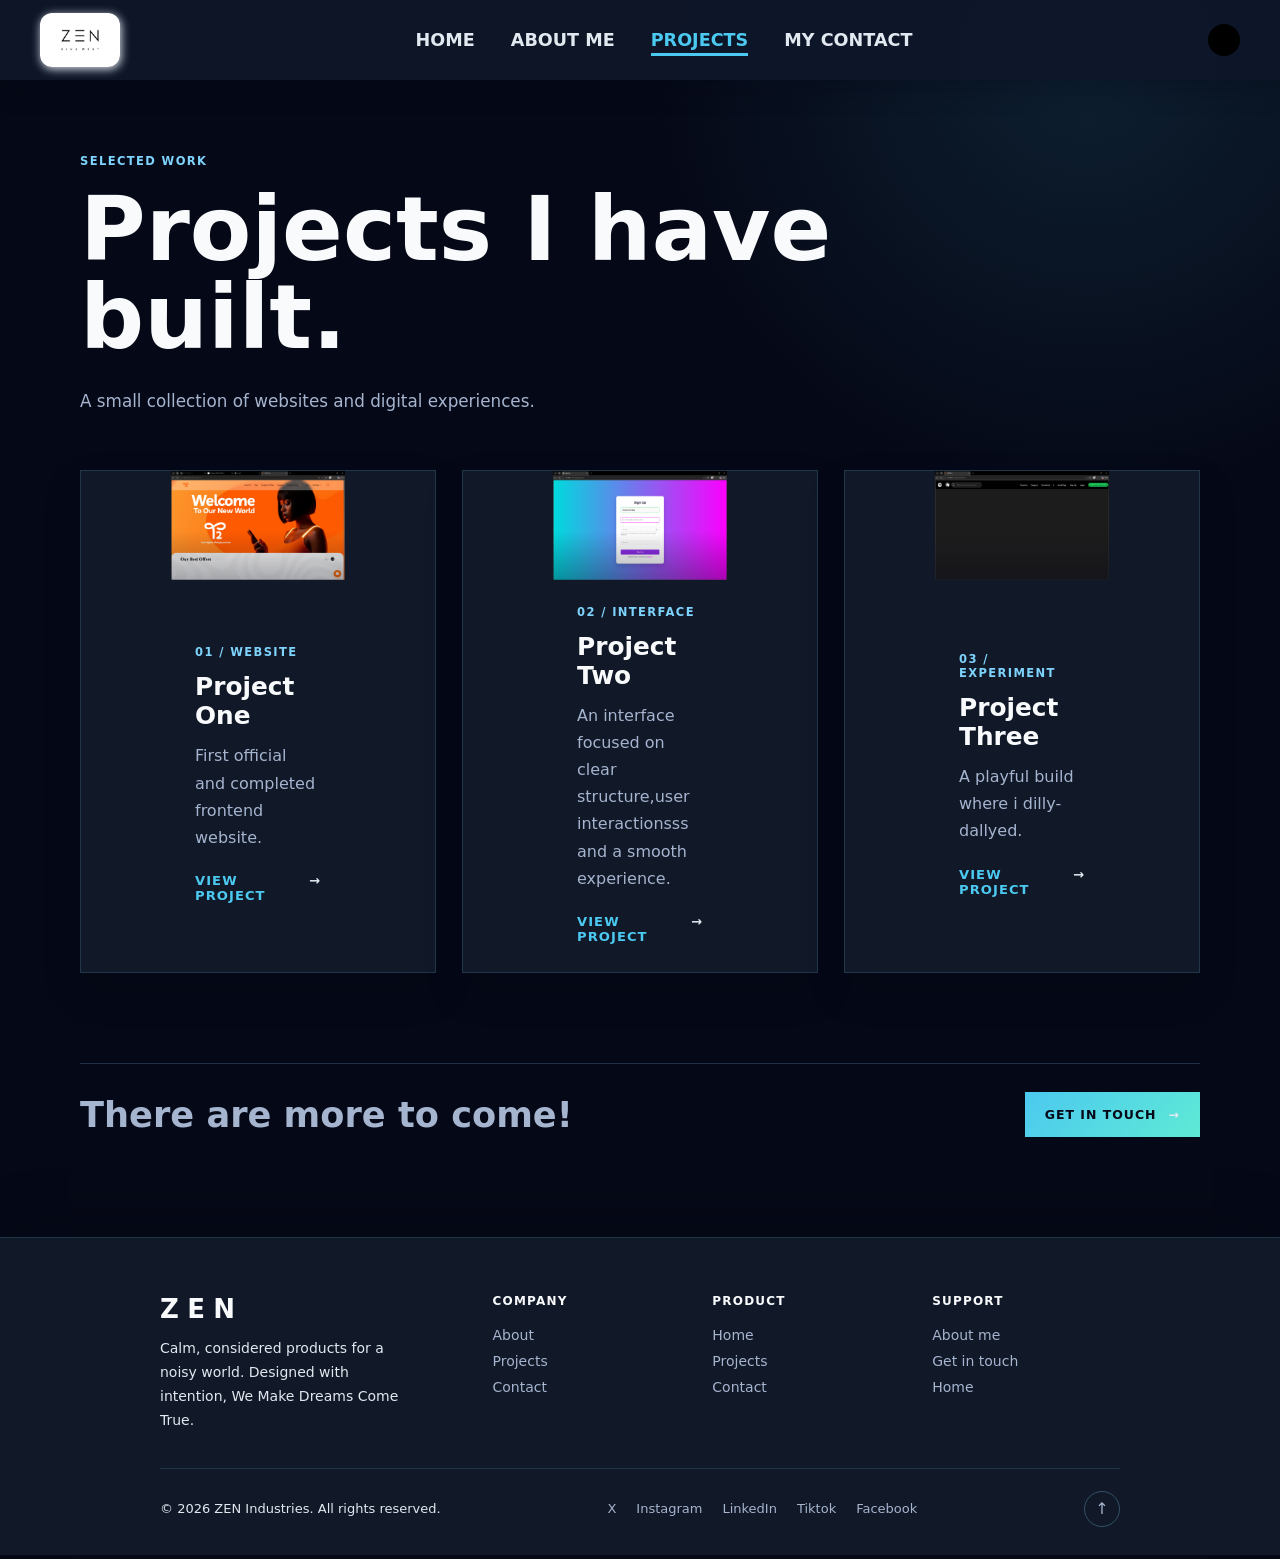
==== proj.html @ 479bd7b4 "first commit" ====
<!DOCTYPE html>
<html lang="en">
<head>
    <meta charset="UTF-8">
    <meta name="viewport" content="width=device-width, initial-scale=1.0">
    <title>Projects | ZEN Portfolio</title>
    <link rel="stylesheet" href="style.css">
    <link rel="icon" href="imgss/b4aebb2824b0eca03cbe8c6902d5b0b7.jpg" type="image/x-icon" style="border-radius: 50%;">
</head>
<body id="top">
    <nav>
        <div class="fnav">
            <a href="index.html"><img src="imgss/b4aebb2824b0eca03cbe8c6902d5b0b7.jpg" alt="ZEN home" width="80"></a>
        </div>
        <div class="snav">
            <div class="down">
                <div class="navs"><a href="index.html">HOME</a></div>
                <div class="navs"><a href="ab.html">ABOUT ME</a></div>
                <div class="navs"><a href="proj.html">PROJECTS</a></div>
                <div class="navs"><a href="cont.html">MY CONTACT</a></div>
            </div>
        </div>
        <div class="tnav">
            <div class="moon" role="button" tabindex="0" aria-label="Switch to light mode" aria-pressed="false"></div>
        </div>
        <button class="menu-toggle" type="button" aria-label="Open navigation" aria-expanded="false">
            <svg viewBox="0 0 24 24" aria-hidden="true" focusable="false">
                <path d="M3 6h18M3 12h18M3 18h18" />
            </svg>
        </button>
    </nav>
    <main class="projects-page">
        <section class="projects-hero">
            <p class="eyebrow">Selected work</p>
            <h1>Projects I have built.</h1>
            <p class="projects-intro">A small collection of websites and digital experiences.</p>
        </section>

        <section class="projects-grid" aria-label="Project list">
            <article class="project-card">
                <div class="project-image">
                    <img src="imgss/T2Mobile and 3 more pages - Profile 1 - Microsoft​ Edge 9_22_2026 4_17_48 PM.png" alt="Screenshot of the first project" loading="lazy">
                </div>
                <div class="project-content">
                    <p class="project-number">01 / Website</p>
                    <h2>Project One</h2>
                    <p>First official and completed frontend website.</p>
                    <a class="project-link" href="imgss/T2Mobile and 3 more pages - Profile 1 - Microsoft​ Edge 9_22_2026 4_17_48 PM.png" target="_blank" rel="noopener">View project <span aria-hidden="true">&#8594;</span></a>
                </div>
            </article>

            <article class="project-card">
                <div class="project-image">
                    <img src="imgss/Sign Up - Profile 1 - Microsoft​ Edge 9_22_2026 4_24_46 PM.png" alt="Screenshot of the second project" loading="lazy">
                </div>
                <div class="project-content">
                    <p class="project-number">02 / Interface</p>
                    <h2>Project Two</h2>
                    <p>An interface focused on clear structure,user interactionsss and a smooth experience.</p>
                    <a class="project-link" href="imgss/Sign Up - Profile 1 - Microsoft​ Edge 9_22_2026 4_24_46 PM.png" target="_blank" rel="noopener">View project <span aria-hidden="true">&#8594;</span></a>
                </div>
            </article>

            <article class="project-card">
                <div class="project-image">
                    <img src="imgss/SPOTIFY - Profile 1 - Microsoft​ Edge 9_22_2026 4_19_57 PM.png" alt="Screenshot of the third project" loading="lazy">
                </div>
                <div class="project-content">
                    <p class="project-number">03 / Experiment</p>
                    <h2>Project Three</h2>
                    <p>A playful build where i dilly-dallyed.</p>
                    <a class="project-link" href="imgss/SPOTIFY - Profile 1 - Microsoft​ Edge 9_22_2026 4_19_57 PM.png" target="_blank" rel="noopener">View project <span aria-hidden="true">&#8594;</span></a>
                </div>
            </article>
        </section>

        <section class="projects-footer" aria-label="More projects and contact">
            <p>There are more to come!</p>
            <a class="contact-project-link" href="cont.html">Get in touch <span aria-hidden="true">&#8594;</span></a>
        </section>
    </main>
    <footer class="zen-footer">
    <div class="zen-inner">

      <div class="zen-top">
        <div>
          <div class="zen-logo">ZEN</div>
          <p class="zen-tag">Calm, considered products for a noisy world. Designed with intention, We Make Dreams Come True.</p>
        </div>
        <div class="zen-col">
          <h4>Company</h4>
          <a href="ab.html">About</a>
          <a href="proj.html">Projects</a>
          <a href="cont.html">Contact</a>
        </div>
        <div class="zen-col">
          <h4>Product</h4>
          <a href="index.html">Home</a>
          <a href="proj.html">Projects</a>
          <a href="cont.html">Contact</a>
        </div>
        <div class="zen-col">
          <h4>Support</h4>
          <a href="ab.html">About me</a>
          <a href="cont.html">Get in touch</a>
          <a href="index.html">Home</a>
        </div>
      </div>

      <div class="zen-bottom">
        <span>&copy; 2026 ZEN Industries. All rights reserved.</span>
        <div class="zen-social">
          <a href="#">X</a>
          <a href="#">Instagram</a>
          <a href="#">LinkedIn</a>
          <a href="#">Tiktok</a>
          <a href="#">Facebook</a>
        </div>
        <a href="#top" class="zen-top-btn" title="Back to top">&uarr;</a>
      </div>

    </div>
  </footer>
  <hr>
    <script src="ZEN.js"></script>
</body>
</html>
---- style.css ----
:root {
    --bg-deep: #050816;
    --bg-mid: #0f172a;
    --bg-panel: #111827;
    --bg-soft: #1d3557;
    --accent-1: #4cc9f0;
    --accent-2: #7dd3fc;
    --accent-3: #5eead4;
    --text-main: #e2e8f0;
    --text-soft: #a5b4cf;
    --white: #f8fafc;
}

body.light-mode {
    --bg-deep: #0f172a;
    --bg-mid: #1d3557;
    --bg-panel: #ffffff;
    --bg-soft: #b8d2d8;
    --text-main: #050816;
    --text-soft: #050816;
    --white: #050816;
}

body.light-mode .hero video {
    opacity: 0.28;
}

body.light-mode .hero {
    background: var(--bg-deep);
}

*{
    box-sizing: border-box;
    padding: 0;
    margin: 0;
    font-family:'Inter', system-ui, -apple-system, BlinkMacSystemFont, 'Segoe UI', Roboto, Oxygen, Ubuntu, Cantarell, 'Open Sans', 'Helvetica Neue', sans-serif;
    user-select: none;
    color: var(--text-main);
}
body{
    overflow-x: hidden;
    background: var(--bg-deep);
}

main {
    animation: eased 0.9s ease-out;
}

.about-body {
    animation: none;
}

@keyframes eased {
    from {
        opacity: 0;
        transform: translateY(-20px);
    }
    to {
        opacity: 1;
        transform: translateY(0);
    }
}
html{
    scroll-behavior: smooth;
    -webkit-font-smoothing: antialiased;
    -moz-osx-font-smoothing: grayscale;
    text-rendering: optimizeLegibility;
    scrollbar-width: thin;
    scrollbar-color: var(--accent-1) var(--bg-mid);
}

::-webkit-scrollbar{
    width: 8px;
}

::-webkit-scrollbar-track{
    background: var(--bg-mid);
}

::-webkit-scrollbar-thumb{
    background: linear-gradient(var(--accent-1), var(--accent-3));
    border: 2px solid var(--bg-mid);
    border-radius: 999px;
}

::-webkit-scrollbar-thumb:hover{
    background: linear-gradient(var(--accent-2), var(--accent-1));
}
nav{
    position: fixed;
    top: 0;
    z-index: 1000;
    width: 100%;
    height: 80px;
    border: none;
    display: flex;
    align-items: center;
    justify-content: center;
    background: rgba(15, 23, 42, 0.92);
    box-shadow: 0 8px 24px rgba(4, 10, 22, 0.28);
    overflow-x: hidden;
    padding: 10px 40px;
}
.fnav{
    left: 40px;
    padding: 0;
    cursor: pointer;
}
.fnav img{
    cursor: pointer;
    border-radius: 12px;
    display: block;
    cursor: pointer;
    box-shadow: 1px 2px 10px ;
    transition: box-shadow 0.25s ease, transform 0.25s ease;
}
.fnav img:hover{
    box-shadow: 0 10px 24px rgba(76, 201, 240, 0.28);
    transform: translateY(-2px);
}
.snav{
    position: relative;
    width: 100%;
}
.down{
    position: static;
    display: flex;
    align-items: center;
    justify-content: center;
    gap: 8px;
    margin: 0;
}
.navs a{
    position: relative;
    text-decoration: none;
    color: var(--text-main);
    font-size: 1.1rem;
    font-weight: 700;
    transition: color 0.2s ease-in;
}
.navs a::after{
    background: var(--accent-1);
    content: "";
    height: 3px;
    left: 0;
    position: absolute;
    bottom: -6px;
    transform: scaleX(0);
    transform-origin: left center;
    transition: transform 0.35s ease-out;
    width: 100%;
}

.navs{
    cursor: pointer;
    padding: 10px 14px;
    border-radius: 6px;
    transition: background-color 0.25s ease, box-shadow 0.25s ease, transform 0.25s ease;
}
.navs:hover{
    background-color: rgba(76, 201, 240, 0.2);
    box-shadow: 0 8px 18px rgba(4, 10, 22, 0.2);
    transform: translateY(-2px);
}
.navs:hover a{
    color: var(--white);
}
.navs:hover a::after{
    transform: scaleX(1);
}
.navs a.is-current{
    color: var(--accent-1);
}
.navs a.is-current::after{
    transform: scaleX(1);
}
.moon{
    cursor: pointer;
    background: black;
    width: 32px;
    height: 32px;
    border-radius: 50%;
    overflow: hidden;
    position: relative;
}
.moon::before{
    content: "";
    background-color: #ffff;
    position: absolute;
    display: block;
    height: 100%;
    width: 100%;
    border-radius: 50%;
    left: -22px;
    opacity: 0;
    top: 0;
    transform: scale(0.75);
    transition: opacity 0.25s ease, transform 0.55s ease;
   
}
.moon:hover::before{
    opacity: 1;
    transform: translateX(14px) scale(1);
}

.menu-toggle {
    display: none;
    align-items: center;
    justify-content: center;
    width: 40px;
    height: 40px;
    padding: 8px;
    border: 1px solid rgba(125, 211, 252, 0.35);
    border-radius: 6px;
    background: rgba(15, 23, 42, 0.75);
    color: var(--white);
    cursor: pointer;
}

.menu-toggle svg {
    width: 24px;
    height: 24px;
    fill: none;
    stroke: currentColor;
    stroke-linecap: round;
    stroke-width: 2;
}

@media (max-width: 1024px) {
    .snav {
        max-height: 0;
        opacity: 0;
        overflow: hidden;
        pointer-events: none;
        transform: translateY(-14px);
        transition: max-height 0.4s ease, opacity 0.3s ease, transform 0.4s ease;
    }

    .menu-toggle {
        display: inline-flex;
        position: absolute;
        right: 20px;
    }

    .tnav + .menu-toggle {
        right: 52px;
    }

    nav.nav-open .snav {
        position: absolute;
        top: 100%;
        left: 0;
        max-height: 320px;
        width: 100%;
        padding: 12px 20px;
        opacity: 1;
        pointer-events: auto;
        transform: translateY(0);
        border: 1px solid rgba(125, 211, 252, 0.35);
        border-top: 0;
        border-radius: 0 0 14px 14px;
        background: radial-gradient(circle at 50% 0%, rgba(76, 201, 240, 0.18), transparent 22rem), rgba(15, 23, 42, 0.72);
        box-shadow: 0 12px 24px rgba(4, 10, 22, 0.28);
        backdrop-filter: blur(12px);
    }

    nav.nav-open .down {
        flex-direction: column;
        gap: 4px;
    }

    nav.nav-open .navs {
        width: 100%;
        text-align: center;
    }
}

@media (max-width: 760px) {
    nav {
        height: 54px;
        padding: 6px;
    }

    .fnav {
        left: 6px;
        position: absolute;
    }

    .fnav img {
        width: 42px;
    }

    .snav {
        padding: 0 42px;
    }

    .down {
        gap: 0;
        justify-content: center;
    }

    .navs {
        padding: 8px 4px;
    }

    .navs a {
        font-size: 0.62rem;
        white-space: nowrap;
    }

    .tnav {
        position: absolute;
        right: 6px;
    }

    .moon {
        height: 28px;
        width: 28px;
    }
}

.hero {
    height: 100vh;
    min-height: 620px;
  overflow: hidden;
  display: flex;
  align-items: center;
  justify-content: center;
    background: transparent;
    position: sticky;
    top: 0;
    z-index: 0;
}


.hero video {
  position: absolute;
  width: 100%;
  height: 100%;
  object-fit: cover;     
  filter: brightness(0.45) contrast(1.1);
}

.overlay {
  position: relative;     
  z-index: 1;
  text-align: center;
    background: transparent;
  color: var(--white);
  text-shadow: 0 0 20px rgba(76, 201, 240, 0.3);
  max-width: 880px;
  padding: 0 20px;
}

.hero-badge {
    display: inline-flex;
    align-items: center;
    justify-content: center;
    background: rgba(76, 201, 240, 0.12);
    border: 1px solid rgba(125, 211, 252, 0.4);
    border-radius: 999px;
    color: var(--white);
    font-size: 0.72rem;
    font-weight: 700;
    letter-spacing: 0.3em;
    padding: 10px 18px;
    text-transform: uppercase;
    margin-bottom: 24px;
}

.overlay h1 {
  font-size: 10rem;
  font-weight: 800;
  letter-spacing: 0.1em;
  margin: 0;
    background: transparent;
  color: var(--white);
}

.hero-role {
    font-size: 1.35rem !important;
    letter-spacing: 0.12em;
    margin-top: 12px !important;
    text-transform: uppercase;
    color: var(--accent-2) !important;
    font-weight: 700;
}

.hero-tagline {
  font-size: 1.25em;
  margin-top: 20px;
    background: transparent;
  color: var(--text-main);
  max-width: 700px;
  margin-left: auto;
  margin-right: auto;
}

.hero-tech {
    display: flex;
    justify-content: center;
    flex-wrap: wrap;
    gap: 12px;
    margin-top: 28px;
    animation: techFloat 5s ease-in-out infinite alternate;
}

.hero-tech span {
    background: rgba(15, 23, 42, 0.52);
    border: 1px solid rgba(125, 211, 252, 0.22);
    border-radius: 999px;
    color: var(--white);
    font-size: 0.72rem;
    font-weight: 700;
    letter-spacing: 0.08em;
    padding: 10px 14px;
    text-transform: uppercase;
    backdrop-filter: blur(8px);
    box-shadow: 0 10px 22px rgba(4, 10, 22, 0.2);
    transition: transform 0.25s ease, border-color 0.25s ease;
}

.hero-tech span:hover {
    transform: translateY(-4px) scale(1.02);
    border-color: rgba(125, 211, 252, 0.5);
}

.hero-actions {
    display: flex;
    justify-content: center;
    gap: 18px;
    margin-top: 34px;
    flex-wrap: wrap;
}

.hero-actions a {
    display: inline-flex;
    align-items: center;
    justify-content: center;
    min-width: 170px;
    padding: 14px 24px;
    border-radius: 999px;
    text-decoration: none;
    font-weight: 700;
    letter-spacing: 0.05em;
    text-transform: uppercase;
    transition: transform 0.25s ease, box-shadow 0.25s ease, background 0.25s ease;
}

.primary-btn {
    background: linear-gradient(135deg, var(--accent-1), var(--accent-3));
    color: var(--bg-deep);
    box-shadow: 0 18px 35px rgba(76, 201, 240, 0.22);
}

.secondary-btn {
    background: rgba(15, 23, 42, 0.5);
    border: 1px solid rgba(125, 211, 252, 0.35);
    color: var(--white);
}

.hero-actions a:hover {
    transform: translateY(-3px);
}

.highlights {
    background: var(--bg-deep);
    border-radius: 12px 12px 0;
    padding: 90px 6% 30px;
    position: sticky;
    top: 0;
    z-index: 1;
    margin-bottom: 70px;
}

.highlights-inner {
    max-width: 1180px;
    margin: 0 auto;
    background: rgba(15, 23, 42, 0.82);
    border: 1px solid rgba(125, 211, 252, 0.12);
    border-radius: 28px;
    box-shadow: 0 18px 50px rgba(4, 10, 22, 0.28);
    padding: 48px 36px 36px;
}

.highlight-intro {
    text-align: center;
    max-width: 760px;
    margin: 0 auto 36px;
}

.eyebrow {
    display: inline-block;
    color: var(--accent-2);
    font-weight: 700;
    letter-spacing: 0.12em;
    text-transform: uppercase;
    font-size: 0.72rem;
    margin-bottom: 18px;
}

.highlight-intro h2 {
    color: var(--white);
    font-size: clamp(2rem, 3vw, 3.2rem);
    line-height: 1.15;
    margin-bottom: 14px;
}

.highlight-intro p {
    color: var(--text-soft);
    line-height: 1.8;
    font-size: 1.03rem;
}

.stats-grid {
    display: grid;
    grid-template-columns: repeat(3, minmax(0, 1fr));
    gap: 18px;
    margin-bottom: 28px;
}

.stat-box {
    background: rgba(17, 24, 39, 0.9);
    border: 1px solid rgba(125, 211, 252, 0.12);
    border-radius: 18px;
    padding: 26px 18px;
    text-align: center;
}

.number {
    display: block;
    color: var(--white);
    font-size: clamp(2rem, 3vw, 3rem);
    font-weight: 800;
    margin-bottom: 10px;
}

.label {
    color: var(--text-soft);
    font-size: 0.96rem;
    letter-spacing: 0.04em;
    text-transform: uppercase;
}

.services-grid {
    display: grid;
    grid-template-columns: repeat(3, minmax(0, 1fr));
    gap: 18px;
}

.service-box {
    background: linear-gradient(180deg, rgba(17, 24, 39, 0.85), rgba(17, 24, 39, 0.62));
    border: 1px solid rgba(125, 211, 252, 0.12);
    border-radius: 18px;
    padding: 26px 22px;
    transition: transform 0.25s ease, border-color 0.25s ease;
}

.service-box:hover {
    transform: translateY(-6px);
    border-color: rgba(125, 211, 252, 0.35);
}

.service-box h3 {
    color: var(--white);
    font-size: 1.3rem;
    margin-bottom: 10px;
}

.service-box p {
    color: var(--text-soft);
    line-height: 1.7;
}

#me {
    background: var(--bg-mid);
    border-radius: 34px 34px 0 0;
    box-shadow: 0 -24px 55px rgba(5, 8, 22, 0.42);
    margin-top: -90px;
    padding: 100px 6%;
    position: relative;
    z-index: 1;
}

#me .section {
    align-items: center;
    background: rgba(17, 24, 39, 0.92);
    border: 1px solid rgba(125, 211, 252, 0.18);
    border-radius: 18px;
    box-shadow: 0 18px 45px rgba(4, 10, 22, 0.35);
    display: grid;
    gap: 60px;
    grid-template-columns: minmax(0, 1.2fr) minmax(260px, 0.8fr);
    margin: 0 auto;
    max-width: 1100px;
    overflow: visible;
    padding: 60px;
}

#me .writeup,
#me .imgborder,
#me .img {
    background: transparent;
}

#me .writeup {
    animation: aboutTextIn 0.8s ease-out both;
    overflow: visible;
}

#me .writeup h1 {
    background: transparent;
    color: var(--white);
    font-size: clamp(2rem, 4vw, 4rem);
    line-height: 1.08;
    margin-bottom: 24px;
    overflow: visible;
}

#me .writeup p {
    background: transparent;
    color: var(--text-soft);
    font-size: 1.05rem;
    line-height: 1.9;
    max-width: 650px;
}

#me .imgborder {
    animation: aboutImageIn 0.8s 0.15s ease-out both;
    border: 1px solid var(--accent-1);
    border-radius: 50%;
    justify-self: center;
    padding: 12px;
    transform: rotate(3deg);
    transition: box-shadow 0.35s ease, transform 0.35s ease;
    cursor: pointer;
}

#me .imgborder:hover {
    box-shadow: 0 10px 20px rgba(76, 201, 240, 0.22);
    transform: rotate(-9deg) translateY(-8px);
}

#me .img img {
    background: transparent;
    border-radius: 50%;
    display: block;
    max-width: 100%;
    object-fit: cover;
}

@keyframes aboutTextIn {
    from { opacity: 0; transform: translateX(-28px); }
    to { opacity: 1; transform: translateX(0); }
}

@keyframes aboutImageIn {
    from { opacity: 0; transform: translateX(28px) rotate(3deg); }
    to { opacity: 1; transform: translateX(0) rotate(3deg); }
}

@keyframes techFloat {
    0% { transform: translateY(0px); }
    100% { transform: translateY(-8px); }
}

@media (max-width: 760px) {
    #me { padding: 70px 5%; }

    #me .section {
        gap: 42px;
        grid-template-columns: 1fr;
        padding: 35px 24px 45px;
    }

    #me .imgborder { order: -1; }
}

@media (prefers-reduced-motion: reduce) {
    #me .writeup,
    #me .imgborder { animation: none; }
}

#services{
    position: relative;
    z-index: 1;
    background: var(--bg-mid);
    padding: 100px 6%;
    display: grid;
    place-items: center;
}
.stack{
    display: block;
    position: relative;
    width: 580px;
    height: 640px;

}
.card{
    position: absolute;
    top: 0;
    left: 0;
    width: 580px;
    height: 600px;
    border-radius: 22px;
    cursor: pointer;
    padding: 42px;
    display: flex;
    flex-direction: column;
    justify-content: center;
    gap: 18px;
    transition: transform 0.55s cubic-bezier(0.22, 1, 0.36, 1), box-shadow 0.35s ease, border 0.35s ease;
    border: 1px solid rgba(255,255,255,0.18);
    box-shadow: inset 0 1px 0 rgba(255,255,255,0.18);
}
.card h1 {
    font-size: clamp(1.8rem, 2vw, 2.6rem);
    margin: 0;
    color: white;
}
.card p {
    color: rgba(255,255,255,0.8);
    line-height: 1.8;
    max-width: 420px;
    font-size: 1rem;
}
.card-icon {
    width: 64px;
    height: 64px;
    display: grid;
    place-items: center;
    border-radius: 16px;
    background: rgba(255,255,255,0.12);
    box-shadow: inset 0 0 0 1px rgba(255,255,255,0.12);
}
.card-icon svg {
    width: 32px;
    height: 32px;
    fill: white;
}
.c1{
    background: linear-gradient(135deg, #ff6a00, #ff2d95);
    transform: rotate(-6deg);
    z-index: 1;
}
.c2{
     background: linear-gradient(135deg, #00c9ff, #92fe9d);
     transform: rotate(0deg);
     z-index: 2;
}

.c3{
     background: linear-gradient(135deg, #6a00ff, #00c9ff);
     transform: rotate(6deg);
    z-index: 3; 
}
.stack:hover .c1{
    transform: translate(-140px, -30px) rotate(-18deg);
}
.stack:hover .c2{
    transform: translate(0px, -65px) rotate(0deg);

}
.stack:hover .c3{
    transform: translate(140px, -30px) rotate(18deg);

}
.stack:hover .card:hover {
    box-shadow: 0 28px 55px rgba(0, 0, 0, 0.35);
    z-index: 10;
}
.stack:hover .c1:hover {
    transform: translate(-140px, -115px) rotate(-12deg) scale(1.04);
}
.stack:hover .c2:hover {
    transform: translate(0, -145px) rotate(0deg) scale(1.04);
}
.stack:hover .c3:hover {
    transform: translate(140px, -115px) rotate(12deg) scale(1.04);

}
.space{
    padding: 0 0 250px;
}

@media (max-width: 700px) {
    .stack {
        height: 500px;
        width: min(90vw, 380px);
    }

    .card {
        height: 460px;
        width: min(90vw, 380px);
        padding: 28px;
    }

    .stack:hover .c1 { transform: translate(-24px, -20px) rotate(-10deg); }
    .stack:hover .c2 { transform: translate(0, -38px) rotate(0deg); }
    .stack:hover .c3 { transform: translate(24px, -20px) rotate(10deg); }
    .stack:hover .c1:hover { transform: translate(-24px, -90px) rotate(-7deg) scale(1.03); }
    .stack:hover .c2:hover { transform: translate(0, -110px) rotate(0deg) scale(1.03); }
    .stack:hover .c3:hover { transform: translate(24px, -90px) rotate(7deg) scale(1.03); }
}
hr{
    background: transparent;
    border: 0;
    height: 4px;
    margin: 0;
    position: relative;
    width: 100%;
    z-index: -1;
}
#work{
    background: var(--bg-mid);
    border-top: 1px solid rgba(125, 211, 252, 0.12);
    min-height: 320px;
    padding: 100px 6%;
    position: relative;
    z-index: 2;
    display: grid;
    grid-template-columns: 1fr;
    gap: 0;
}
.prow{
    border-bottom: 1px solid rgba(125, 211, 252, 0.2);
    color: var(--text-soft);
    display: flex;
    align-items: center;
    justify-content: space-between;
    gap: 40px;
    margin: 0 auto;
    max-width: 1100px;
    padding: 28px 0;
    transition: border-color 0.3s ease, padding 0.3s ease;
    width: 100%;
}
.prow:first-child {
    border-top: 1px solid rgba(125, 211, 252, 0.2);
}
.prow:hover {
    border-color: var(--accent-1);
    padding-left: 12px;
    padding-right: 12px;
}
.prow p,
.prow {
    font-size: clamp(1.2rem, 2vw, 1.7rem);
}
.prow a {
    text-decoration: none;
    align-items: center;
    border: 1px solid var(--accent-1);
    color: var(--white);
    display: inline-flex;
    font-size: 0.78rem;
    font-weight: 700;
    letter-spacing: 0.08em;
    padding: 12px 18px;
    position: relative;
    text-transform: uppercase;
    transition: background-color 0.3s ease, box-shadow 0.3s ease, color 0.3s ease, transform 0.3s ease;
}
.prow a::after {
    color: var(--accent-1);
    content: "→";
    font-size: 1.1rem;
    margin-left: 12px;
    transition: transform 0.3s ease;
}
.prow a:hover {
    background: var(--accent-1);
    box-shadow: 0 10px 24px rgba(76, 201, 240, 0.2);
    color: var(--bg-deep);
    transform: translateY(-3px);
}
.prow a:hover::after {
    color: var(--bg-deep);
    transform: translateX(5px);
}
.wond {
    animation: workButtonBrake 1.15s cubic-bezier(0.22, 1, 0.36, 1) both;
}
.prow:nth-child(2) .wond {
    animation-delay: 0.1s;
}

@keyframes workButtonBrake {
    0% { opacity: 0; transform: translateX(100vw); }
    68% { opacity: 1; transform: translateX(-16px); }
    84% { transform: translateX(7px); }
    100% { opacity: 1; transform: translateX(0); }
}

@media (max-width: 600px) {
    #work {
        padding: 70px 6%;
    }

    .prow {
        align-items: flex-start;
        flex-direction: column;
        gap: 18px;
    }
}

@media (prefers-reduced-motion: reduce) {
    .wond {
        animation: none;
    }
}

.zen-footer {
     background: var(--bg-panel);
     border-top: 1px solid rgba(125, 211, 252, 0.16);
     box-shadow: 0 -18px 45px rgba(4, 10, 22, 0.22);
     color: var(--text-soft);
    padding: 56px 32px 28px;
  }

  .zen-inner {
    max-width: 960px;
    margin: 0 auto;
  }

  .zen-top {
    display: grid;
    grid-template-columns: 1.6fr 1fr 1fr 1fr;
    gap: 32px;
    padding-bottom: 36px;
    border-bottom: 1px solid rgba(125, 211, 252, 0.14);
  }

  .zen-logo {
    font-size: 26px;
    font-weight: 700;
    letter-spacing: .32em;
    color: var(--white);
    margin-bottom: 12px;
    animation: zenGlow 2s ease-in-out infinite alternate;
  }
  @keyframes zenGlow {
    from { text-shadow: 0 0 6px rgba(255,255,255,.12); }
    to   { text-shadow: 0 0 18px rgba(255,255,255,.38); }
  }
  .zen-tag { font-size: 14px; line-height: 24px; max-width: 240px; }

  .zen-col h4 {
    font-size: 12px; font-weight: 600; letter-spacing: .1em;
    text-transform: uppercase;
    color: var(--white);
    margin-bottom: 14px;
  }
  .zen-col a {
    display: block;
    font-size: 14px; line-height: 26px;
    color: var(--text-soft);
    text-decoration: none;
    width: fit-content;
    position: relative;
    transition: color .2s ease;
  }
  .zen-col a::after {
    content: "";
    position: absolute;
    left: 0; bottom: 2px;
    width: 100%; height: 1px;
    background: var(--accent-1);
    transform: scaleX(0);
    transform-origin: right;
    transition: transform .25s ease;
  }
    .zen-col a:hover { color: var(--accent-1); }
  .zen-col a:hover::after { transform: scaleX(1); transform-origin: left; }

  .zen-bottom {
    display: flex;
    justify-content: space-between;
    align-items: center;
    padding-top: 22px;
    font-size: 13px;
    color: var(--text-soft);
  }
  .zen-social { display: flex; gap: 20px; }
  .zen-social a {
    color: var(--text-soft);
    text-decoration: none;
    font-size: 13px;
    transition: color .2s ease, transform .2s ease;
    display: inline-block;
  }
    .zen-social a:hover { color: var(--accent-1); transform: translateY(-2px); }


  .zen-top-btn {
    width: 36px; height: 36px;
    border-radius: 50%;
    border: 1px solid rgba(125, 211, 252, 0.3);
    display: grid; place-items: center;
    color: var(--text-soft);
    text-decoration: none;
    font-size: 16px;
    transition: border-color .2s ease, color .2s ease, transform .2s ease;
  }
    .zen-top-btn:hover { border-color: var(--accent-1); color: var(--accent-1); transform: translateY(-3px); }

  @media (max-width: 720px) {
    .zen-top { grid-template-columns: 1fr 1fr; gap: 28px; }
    .zen-bottom { flex-direction: column; gap: 14px; }
  }
#party{
    margin-top: 100px;
    padding: 50px 5%;
    display: flex;
    align-items: center;
    justify-content: space-between;
}
.detail{
    line-height: 2.5rem;

}
.range{    display: flex;
    align-items: center;
    gap: 5px;
    padding: 0 0 15px;
}
.range p{
    border: 1px solid var(--accent-2);
    padding: 8px;
    border-radius: 20px;
    cursor: pointer;
    position: relative;
    overflow: hidden;
    transition: color 0.3s ease-in, box-shadow 0.5s ease-in-out;
}
.range p::before{
    content: "";
    position: absolute;
    inset: 0;
    background-repeat: no-repeat;
    position: absolute;
    background-color: var(--accent-2);
    transform-origin: left;
    transform: scaleX(0);
    z-index: -1;
    border: none;
    transition: transform 0.3s ease-in;
}
.range p:hover::before{
    transform: scaleX(1);
   
}
.range p:hover{
     color: var(--bg-mid);
     box-shadow: 1px 3px 17px var(--accent-2);
}

.range p::after{
    content: "";
}
.alien{
    height: 1px;
    width: 300px;
    background-color: var(--bg-soft);
}
.cover{
    border: 2px solid var(--bg-soft);
    padding: 5px;
    border-radius: 50%;
    transition: all 0.2s ease-in;
}
.cover img{
    object-fit: cover;
    border-radius: 50%;
}
.cover:hover{
    cursor: pointer;
    box-shadow: 3px 6px 20px var(--bg-soft);
}
article{
    display: grid;
    grid-template-columns: 1fr;
    padding: 0 90px;
}
.artz{
    border:1px solid #7dd3fc66;
    background-color: rgba(76, 201, 240, 0.12);;
    border-radius: 20px;
    padding: 10px 10%;
    width: 500px;
   text-align: center;
   letter-spacing: 0.1em;
}

.about-page {
    background: radial-gradient(circle at 80% 10%, rgba(76, 201, 240, 0.12), transparent 32rem), var(--bg-deep);
    min-height: 100vh;
    padding-top: 110px;
}

.about-hero,
.about-details,
.focus-strip {
    margin: 0 auto;
    max-width: 1120px;
    padding: 80px 6%;
}

.about-hero {
    align-items: center;
    display: grid;
    gap: 70px;
    grid-template-columns: 1.1fr 0.9fr;
    min-height: 620px;
}

.about-copy h1 {
    color: var(--white);
    font-size: clamp(2.8rem, 6vw, 6rem);
    line-height: 0.98;
    margin-bottom: 28px;
}

.about-copy h1 em {
    color: var(--accent-1);
    font-style: normal;
}

.about-lede,
.details-heading p {
    color: var(--text-soft);
    font-size: 1.05rem;
    line-height: 1.8;
    max-width: 580px;
}

.about-pulse {
    align-items: center;
    color: var(--accent-3);
    display: flex;
    font-size: 0.78rem;
    font-weight: 700;
    gap: 10px;
    letter-spacing: 0.08em;
    margin-top: 28px;
    text-transform: uppercase;
}

.about-pulse span {
    background: var(--accent-3);
    border-radius: 50%;
    box-shadow: 0 0 0 6px rgba(94, 234, 212, 0.12);
    height: 9px;
    width: 9px;
}

.portrait-wrap {
    justify-self: center;
    position: relative;
}

.portrait-card {
    background: var(--bg-panel);
    border: 1px solid rgba(125, 211, 252, 0.5);
    padding: 12px;
    position: relative;
    width: min(72vw, 310px);
}

.portrait-card img {
    display: block;
    height: 370px;
    object-fit: cover;
    width: 100%;
}

.portrait-label {
    color: var(--accent-2);
    display: block;
    font-size: 0.7rem;
    letter-spacing: 0.18em;
    padding-top: 12px;
}

.orbit {
    border: 1px solid var(--accent-1);
    border-radius: 999px;
    color: var(--accent-2);
    font-size: 0.65rem;
    letter-spacing: 0.15em;
    padding: 8px 12px;
    position: absolute;
}

.orbit-one { left: -54px; top: 18%; 
cursor: pointer;}
.orbit-two { bottom: 14%; right: -52px;
cursor: pointer; }

.about-details {
    align-items: end;
    display: grid;
    gap: 44px;
    grid-template-columns: 0.8fr 1.2fr;
}

.details-heading h2 {
    color: var(--white);
    font-size: clamp(2rem, 4vw, 3.5rem);
    margin-bottom: 14px;
}

.fact-panel {
    background: rgba(17, 24, 39, 0.76);
    border: 1px solid rgba(125, 211, 252, 0.2);
    padding: 24px;
}

.fact-display { border-bottom: 1px solid rgba(125, 211, 252, 0.14); padding: 24px 0; 
cursor: pointer;}
.fact-display:first-child { padding-top: 0; }
.fact-display:last-child { border-bottom: 0; padding-bottom: 0; }
.fact-kicker { color: var(--accent-2); font-size: 0.75rem; letter-spacing: 0.12em; text-transform: uppercase; }
.fact-display strong { color: var(--white); display: block; font-size: clamp(1.35rem, 3vw, 2rem); margin: 8px 0; }
.fact-display p { color: var(--text-soft); line-height: 1.7; }

.focus-strip {
    align-items: baseline;
    border-top: 1px solid rgba(125, 211, 252, 0.18);
    display: flex;
    flex-wrap: wrap;
    gap: 18px;
    padding-bottom: 100px;
}

.focus-label,
.focus-note { color: var(--text-soft); font-size: 0.8rem; letter-spacing: 0.08em; text-transform: uppercase; }
.focus-word { color: var(--accent-1); font-size: clamp(2rem, 5vw, 4rem); font-weight: 800; }
.cursor { color: var(--accent-3); }

.projects-page {
    background: radial-gradient(circle at 85% 5%, rgba(76, 201, 240, 0.12), transparent 28rem), var(--bg-deep);
    min-height: 100vh;
    padding: 150px 6% 100px;
}

.projects-hero {
    margin: 0 auto 54px;
    max-width: 1120px;
}

.projects-hero h1 {
    color: var(--white);
    font-size: clamp(2.8rem, 7vw, 6.5rem);
    line-height: 0.98;
    max-width: 760px;
    margin-bottom: 24px;
}

.projects-intro {
    color: var(--text-soft);
    font-size: 1.05rem;
    line-height: 1.8;
    max-width: 560px;
}

.projects-grid {
    display: grid;
    gap: 26px;
    grid-template-columns: repeat(3, minmax(0, 1fr));
    margin: 0 auto;
    max-width: 1120px;
}

.project-card {
    background: var(--bg-panel);
    border: 1px solid rgba(125, 211, 252, 0.16);
    min-width: 0;
    animation: projectDrop 0.75s cubic-bezier(0.22, 1, 0.36, 1) both;
    box-shadow: 0 18px 35px rgba(4, 10, 22, 0.2);
    transition: border-color 0.3s ease, box-shadow 0.3s ease, transform 0.3s ease;
}

.project-card:nth-child(2) { animation-delay: 0.18s; }
.project-card:nth-child(3) { animation-delay: 0.36s; }

@keyframes projectDrop {
    from {
        opacity: 0;
        transform: translateY(-90px);
    }
    to {
        opacity: 1;
        transform: translateY(0);
    }
}

.project-card:hover {
    border-color: var(--accent-1);
    box-shadow: 0 26px 48px rgba(4, 10, 22, 0.34);
    transform: translateY(-8px);
}

.project-image {
    aspect-ratio: 16 / 10;
    background: linear-gradient(135deg, rgba(76, 201, 240, 0.18), rgba(94, 234, 212, 0.06));
    overflow: hidden;
    position: relative;
}

.project-image::after {
    background: linear-gradient(180deg, transparent 55%, rgba(5, 8, 22, 0.32));
    content: "";
    inset: 0;
    pointer-events: none;
    position: absolute;
}

.project-image img {
    display: block;
    height: 100%;
    object-fit: cover;
    transition: all 0.4s ease;
    width: 100%;
}

.project-card:hover .project-image img {
    transform: scale(1.04);
    border: none;
}

.project-content {
    padding: 25px 24px 28px;
}

.project-number {
    color: var(--accent-2);
    font-size: 0.72rem;
    font-weight: 700;
    letter-spacing: 0.12em;
    margin-bottom: 13px;
    text-transform: uppercase;
}

.project-content h2 {
    color: var(--white);
    font-size: 1.55rem;
    margin-bottom: 12px;
}

.project-content > p:not(.project-number) {
    color: var(--text-soft);
    line-height: 1.7;
    min-height: 82px;
}

.project-link {
    color: var(--accent-1);
    display: inline-flex;
    font-size: 0.82rem;
    font-weight: 700;
    gap: 10px;
    letter-spacing: 0.08em;
    margin-top: 22px;
    text-decoration: none;
    text-transform: uppercase;
}

.project-link span {
    transition: transform 0.25s ease;
}

.project-link:hover span {
    transform: translateX(5px);
}

.projects-footer {
    align-items: center;
    border-top: 1px solid rgba(125, 211, 252, 0.2);
    display: flex;
    gap: 28px;
    justify-content: space-between;
    margin: 90px auto 0;
    max-width: 1120px;
    padding-top: 28px;
}

.projects-footer p {
    color: var(--text-soft);
    font-size: clamp(1.3rem, 3vw, 2.2rem);
    font-weight: 700;
}

.contact-project-link {
    align-items: center;
    background: linear-gradient(135deg, var(--accent-1), var(--accent-3));
    color: var(--bg-deep);
    display: inline-flex;
    font-size: 0.78rem;
    font-weight: 800;
    gap: 12px;
    letter-spacing: 0.08em;
    padding: 15px 20px;
    text-decoration: none;
    text-transform: uppercase;
    transition: box-shadow 0.25s ease, transform 0.25s ease;
}

.contact-project-link:hover {
    box-shadow: 0 12px 28px rgba(76, 201, 240, 0.28);
    transform: translateY(-4px);
}

.contact-project-link span {
    transition: transform 0.25s ease;
}

.contact-project-link:hover span {
    transform: translateX(5px);
}

@media (max-width: 760px) {
    .projects-page { padding: 115px 5% 70px; }
    .projects-grid { grid-template-columns: 1fr; }
    .projects-hero { margin-bottom: 38px; }
    .project-content > p:not(.project-number) { min-height: 0; }
    .projects-footer { align-items: flex-start; flex-direction: column; margin-top: 64px; }
}

@media (prefers-reduced-motion: reduce) {
    .project-card { animation: none; }
}

@media (max-width: 760px) {
    .about-page { padding-top: 90px; }
    .about-hero,
    .about-details { grid-template-columns: 1fr; padding-top: 60px; }
    .about-hero { gap: 40px; }
    .portrait-wrap { margin: 20px auto 0; }
    .about-details { padding-bottom: 50px; }
    .focus-strip { padding-top: 50px; }
}
#kill{
    position: relative;
    z-index: 1;
    display: grid;
    place-items: center;
    gap: 20px;
    padding: 50px 5%;
    scroll-behavior: smooth;
}
.langs{
    position: sticky;
    top: 200px;
    display: flex;
    align-items: center;
    padding: 20px ;
    border: none;
    border-radius: 16px;
    cursor: pointer;
    background: radial-gradient(circle at 80% 10%, rgba(76, 201, 240, 0.12), transparent 32rem), var(--bg-deep);
    box-shadow: 0 14px 30px rgba(4, 10, 22, 0.2);
    transition: box-shadow 0.3s ease, transform 0.3s ease;
}
.langs:hover{
    box-shadow: 0 22px 40px rgba(4, 10, 22, 0.32);
    transform: translateY(-4px);
}
.langs:nth-child(1) { z-index: 2;
 }
.langs:nth-child(2) { z-index: 3; }
.langs:nth-child(3) { z-index: 4; }
.langs img{
    border-radius: 20px;
    background: transparent;
}

@supports (animation-timeline: view()) {
    .langs img {
        animation: moveUp linear both;
        animation-timeline: view();
        animation-range: entry 0% cover 35%;
    }

    .langs:nth-child(2) img { animation-range: entry 8% cover 43%; }
    .langs:nth-child(3) img { animation-range: entry 16% cover 51%; }
}
.langs p{
    list-style: none;
    line-height: 1.5rem;
     font-size: 20px;
     font-weight: 900;
     padding: 0px 30px 50px 10px;
}
.hercent,
.cercent,
.jercent{
    position: relative;
    height: 30px;
    border-radius: 999px;
    width: 300px;
    border: 1px solid var(--accent-3);
    display: flex;
    align-items: center;
    justify-content: flex-end;
    padding-right: 5px;
    overflow: hidden;
    color: var(--white);
    z-index: 0;
}
@keyframes moveUp {
    from{
        opacity: 0;
        transform: translateY(30px);
    }
    to{
        opacity: 1;
        transform: translateY(0);
    }
}
.hercent::before,
.cercent::before,
.jercent::before {
    content: "";
    position: absolute;
    background-color: var(--accent-2);
    inset: 0 auto 0 0;
    transform: scaleX(0);
    transform-origin: left;
    transition: transform 0.9s ease-out;
    z-index: -1;
}
.hercent::before { width: 99%; }
.cercent::before { width: 87%; }
.jercent::before { width: 67%; }
.langs:hover .hercent::before,
.langs:hover .cercent::before,
.langs:hover .jercent::before {
    transform: scaleX(1);
}
#run{
    overflow: hidden;
}
.runp{
    width: max-content;
    animation: run 5s linear infinite;
}
.runp p {
    padding: 5px;
    border: 1px solid var(--bg-soft);
    border-radius: 999px;
    text-decoration: none;
    color: var(--accent-1);
}
.runp a{
    display: flex;
    align-items: center;
    gap: 10px;
    text-decoration: none;
}
@keyframes run {
    0%{
       transform: translateX(0);
    }
    100%{
        transform: translateX(calc(100vw - 100%));
    }
}
.contt{
    width: 100%;
    position: relative;
    margin-top: 100px;
    padding: 30px 10% 300px;
    background: radial-gradient(circle at 80% 10%, rgba(76, 201, 240, 0.12), transparent 32rem), var(--bg-deep);
}

@media (max-width: 760px) {
    .contt {
        margin-top: 54px;
    }
}
.pun{
    line-height: 8rem;
}
.puh{
    font-weight: 800;
    font-size: 100px;
    color: var(--bg-soft);
    animation: enter 0.8s ease-out both;
}  
.mind{
    display: inline-block;
    font-size: 70px;
    font-weight: 500;
    color: var(--accent-2);
    animation: enter 0.8s  ease-out both;
    animation-delay: 0.5s;
}
@keyframes enter {
    from{
        opacity: 0;
        transform: translateX(-80px);
    }
    to{
        opacity: 1;
        transform: translateX(0);
    }
}
#form{
    position: relative;
    z-index: 2;
    margin-top: -220px;
    color: var(--text-soft);
    background: var(--bg-mid);
    border-radius: 20px 20px 0 0;
    padding: 50px 8%;
    display: block;
}
#form .mess{
    width: min(100%, 500px);
    margin: 0 auto;
    position: relative;
    z-index: 2;
    transition: transform 0.55s ease;
}
#form .mess > p{
    text-align: center;
}
#form form{
    border-radius: 4px;
    cursor: pointer;
    border: none;
    width: min(100%, 500px);
    margin: 0 auto;
    min-height: 330px;
    display: flex;
    flex-direction: column;
    gap: 18px;
    border: 1px solid var(--bg-soft);
    color: var(--text-soft);
    padding: 50px;
    background: radial-gradient(circle at 80% 30%, rgba(76, 201, 240, 0.12), transparent 28rem, var(--bg-mid));
}
#form input{
    width: 100%;
    box-sizing: border-box;
    border-radius: 8px;
    padding: 10px;
    border: none;
    color: var(--bg-soft);
    background: linear-gradient(135deg, var(--accent-1), var(--accent-3))
}
.mess p{
    font-weight: 700;
    line-height: 3rem;
}
.mess{
    display: flex;
    flex-direction: column;
}
#form .sidemess{
    display: flex;
    flex-direction: column;
    opacity: 0;
    pointer-events: none;
    position: absolute;
    right: -2%;
    top: 50%;
    transform: translate(80px, -50%);
    transition: opacity 0.35s ease, transform 0.55s ease;
    width: min(100%, 500px);
    min-height: 330px;
    padding: 22px;
    border: 1px solid rgba(125, 211, 252, 0.3);
    border-radius: 8px;
    background: radial-gradient(circle at 20% 0%, rgba(76, 201, 240, 0.12), transparent 18rem), rgba(5, 8, 22, 0.82);
    box-shadow: 0 18px 40px rgba(4, 10, 22, 0.3);
    z-index: 1;
}
#form .hovs{
    min-height: 430px;
    width: min(100%, 980px);
    margin: 0 auto;
    position: relative;
}
#form .hovs:hover .mess{
    transform: translateX(-300px);
}
#form .hovs:hover .sidemess{
    opacity: 1;
    pointer-events: auto;
    transform: translate(0, -50%);
}
#form .sidemess span{
    color: var(--accent-1);
    display: block;
    font-size: 0.7rem;
    font-weight: 800;
    letter-spacing: 0.14em;
    margin-bottom: 14px;
}
#form .sidemess textarea{
    background: rgba(15, 23, 42, 0.85);
    border: 1px solid rgba(165, 180, 207, 0.3);
    border-radius: 4px;
    box-sizing: border-box;
    color: var(--white);
    display: block;
    font: inherit;
    height: 150px;
    flex: 1;
    padding: 14px;
    resize: vertical;
    user-select: text;
    width: 100%;
}
#form .sidemess textarea::placeholder{
    color: rgba(165, 180, 207, 0.65);
}
#form .sidemess textarea:focus{
    border-color: var(--accent-1);
    box-shadow: 0 0 0 3px rgba(76, 201, 240, 0.12);
    outline: none;
}
#form .sidemess small{
    color: var(--text-soft);
    display: block;
    font-size: 0.7rem;
    line-height: 1.5;
    margin-top: 12px;
}
#form .topic-field{
    display: flex;
    flex-direction: column;
    gap: 0;
}
#form .topic-field label{
    line-height: 1;
    margin-bottom: 0;
}
#form select{
    background: var(--bg-soft);
    border: none;
    z-index: 0;
    padding: 10px;
    border-radius: 8px;
}
.select::before{
    content: "TOPIC";
    z-index: 1;
}
#form button{
    cursor: pointer;
    margin-top: auto;
    align-self: flex-start;
    display: flex;
    align-items: center;
    justify-content: center;
    gap: 8px;
    border:none;
    color: var(--bg-soft);
    padding: 10px;
    width: 123px;
    border-radius: 999px;
    transition: all 0.3s ease-in;
    border: 1px solid var(--bg-soft);
    background: var(--accent-2);
}
.send-icon{
    width: 16px;
    height: 16px;
    fill: currentColor;
    transition: transform 0.25s ease;
}
#form button:hover .send-icon{
    transform: translate(3px, -3px);
}
#form button:hover{
    background: rgba(76, 201, 240, 0.12);
    border: 1px solid var(--bg-soft);
    color: var(--accent-2);
}

#form input,
#form select {
    transition: box-shadow 0.25s ease, transform 0.25s ease;
}

#form input:focus,
#form select:focus {
    outline: none;
    box-shadow: 0 0 0 3px rgba(76, 201, 240, 0.16);
    transform: translateY(-1px);
}

@media (max-width: 760px) {
    #form {
        margin-top: -120px;
    }

    #form form {
        padding: 30px;
    }

    #form .topic-field,
    #form button {
        grid-column: 1;
    }
}

textarea{
    width: 300px;
    height: 300px;
}
@media (max-width: 760px) {
    #form .hovs {
        min-height: 0;
    }

    #form .sidemess {
        display: block;
    }
}

@media (max-width: 1024px) {
    #form .hovs {
        min-height: 0;
    }

    #form .mess {
        transform: none;
    }

    #form .hovs:hover .mess {
        transform: none;
    }

    #form .sidemess {
        opacity: 1;
        pointer-events: auto;
        position: relative;
        right: auto;
        top: auto;
        transform: none;
        width: min(100%, 500px);
        margin: 32px auto 0;
    }

    #form .hovs:hover .sidemess {
        transform: none;
    }
}

.mine {
    padding: 80px 8%;
    background: var(--bg-deep);
}

.arn {

    width: min(100%, 980px);
    margin: 0 auto;
    padding: 36px;
    border: 1px solid rgba(125, 211, 252, 0.25);
    border-radius: 16px;
    background: radial-gradient(circle at 90% 0%, rgba(76, 201, 240, 0.12), transparent 24rem), var(--bg-panel);
    box-shadow: 0 20px 45px rgba(4, 10, 22, 0.35), 0 0 0 1px rgba(76, 201, 240, 0.04);
}

.arn > p {
    margin-bottom: 22px;
    color: var(--accent-1);
    font-size: 0.8rem;
    font-weight: 800;
    letter-spacing: 0.14em;
}

.numss {
    cursor: pointer;
    display: grid;
    grid-template-columns: 1fr auto;
    align-items: center;
    gap: 24px;
    padding: 16px 0;
    border-top: 1px solid rgba(165, 180, 207, 0.16);
    transition: background-color 0.25s ease, box-shadow 0.25s ease, transform 0.25s ease;
}

.numss:hover {
    padding-left: 14px;
    padding-right: 14px;
    border-radius: 6px;
    background: rgba(76, 201, 240, 0.08);
    box-shadow: 0 8px 20px rgba(4, 10, 22, 0.2);
    transform: translateY(-2px);
}

.numss p,
.numss span {
    margin: 0;
}

.numss p {
    color: var(--text-soft);
    font-size: 0.75rem;
    font-weight: 700;
    letter-spacing: 0.08em;
}

.numss span {
    color: var(--white);
    font-weight: 700;
    text-align: right;
}

@media (max-width: 600px) {
    .mine {
        padding: 50px 8%;
    }

    .arn {
        padding: 24px;
    }

    .numss {
        grid-template-columns: 1fr;
        gap: 6px;
    }

    .numss span {
        text-align: left;
    }
}

@media (max-width: 760px) {
    .pun {
        line-height: 1.1;
    }

    .puh {
        font-size: 56px;
    }

    .mind {
        font-size: 32px;
    }
}
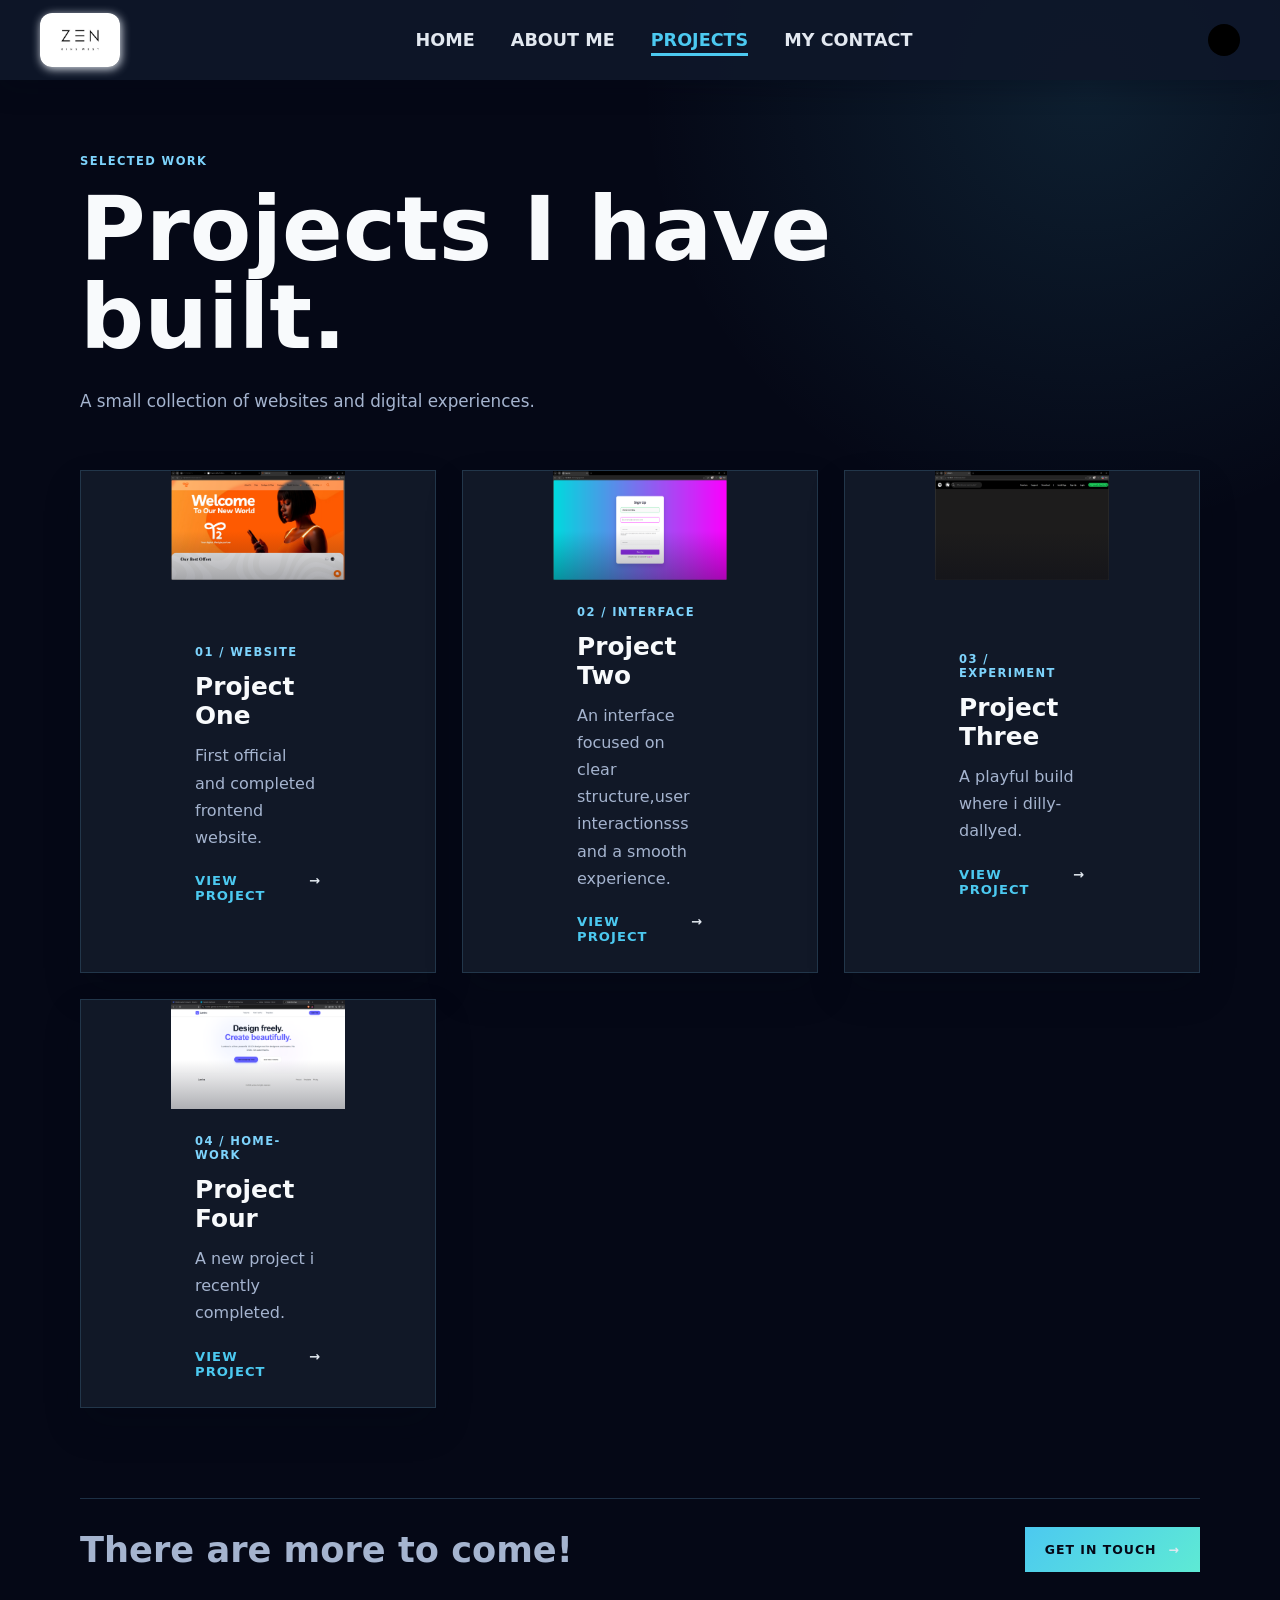
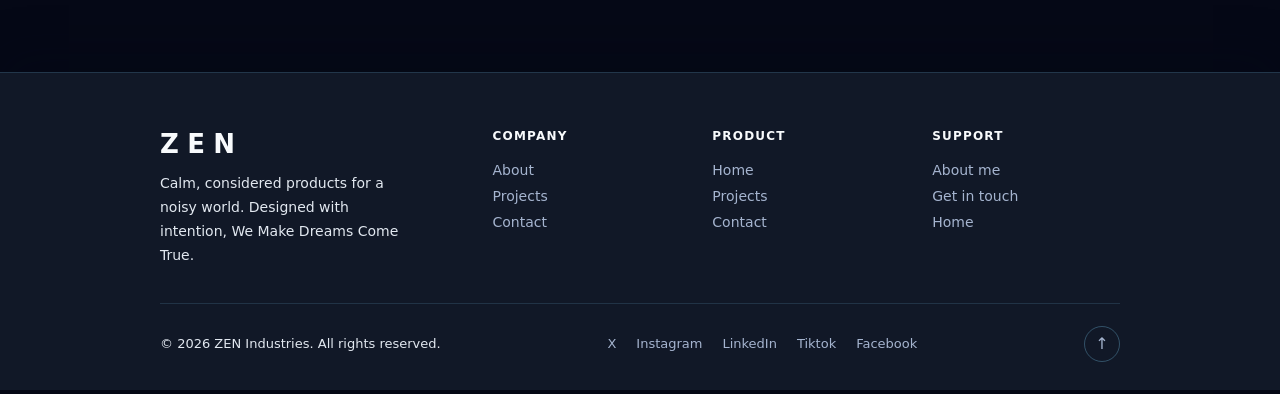
==== commit 394c6549: "Update site" ====
--- a/proj.html
+++ b/proj.html
@@ -72,6 +72,17 @@
                     <a class="project-link" href="imgss/SPOTIFY - Profile 1 - Microsoft​ Edge 9_22_2026 4_19_57 PM.png" target="_blank" rel="noopener">View project <span aria-hidden="true">&#8594;</span></a>
                 </div>
             </article>
+            <article class="project-card">
+                <div class="project-image">
+                    <img src="/imgss/Create Next App - Brave 10_8_2026 7_31_54 PM.png" alt="Screenshot of the fourth project" loading="lazy">
+                </div>
+                <div class="project-content">
+                    <p class="project-number">04 / Home-Work</p>
+                    <h2>Project Four</h2>
+                    <p>A new project i recently completed.</p>
+                    <a class="project-link" href="https://lumina-gamma-six-83.vercel.app/" target="_blank" rel="noopener">View project <span aria-hidden="true">&#8594;</span></a>
+                </div>
+            </article>
         </section>
 
         <section class="projects-footer" aria-label="More projects and contact">
--- a/style.css
+++ b/style.css
@@ -87,9 +87,11 @@
     background: linear-gradient(var(--accent-2), var(--accent-1));
 }
 nav{
-    position: fixed;
+
+     position: fixed;
     top: 0;
-    z-index: 1000;
+    left: 0;
+    z-index: 2000;
     width: 100%;
     height: 80px;
     border: none;
@@ -98,7 +100,7 @@
     justify-content: center;
     background: rgba(15, 23, 42, 0.92);
     box-shadow: 0 8px 24px rgba(4, 10, 22, 0.28);
-    overflow-x: hidden;
+  overflow: visible;      
     padding: 10px 40px;
 }
 .fnav{
@@ -227,13 +229,18 @@
 }
 
 @media (max-width: 1024px) {
-    .snav {
+   .snav {
+        position: fixed;
+        top: 80px;
+        left: 50%;
+        right: auto;
+        width: min(92vw, 420px);
         max-height: 0;
         opacity: 0;
         overflow: hidden;
         pointer-events: none;
-        transform: translateY(-14px);
-        transition: max-height 0.4s ease, opacity 0.3s ease, transform 0.4s ease;
+        transform: translateX(-50%) translateY(-14px);
+        transition: max-height .4s ease, opacity .3s ease, transform .4s ease;
     }
 
     .menu-toggle {
@@ -247,19 +254,17 @@
     }
 
     nav.nav-open .snav {
-        position: absolute;
-        top: 100%;
-        left: 0;
-        max-height: 320px;
-        width: 100%;
+        top: 80px;
+        max-height: min(70vh, 420px);
+        overflow-y: auto;
         padding: 12px 20px;
         opacity: 1;
         pointer-events: auto;
-        transform: translateY(0);
+        transform: translateX(-50%) translateY(0);
         border: 1px solid rgba(125, 211, 252, 0.35);
         border-top: 0;
         border-radius: 0 0 14px 14px;
-        background: radial-gradient(circle at 50% 0%, rgba(76, 201, 240, 0.18), transparent 22rem), rgba(15, 23, 42, 0.72);
+        background: radial-gradient(circle at 50% 0%, rgba(76, 201, 240, 0.18), transparent 22rem), rgba(15, 23, 42, 0.96);
         box-shadow: 0 12px 24px rgba(4, 10, 22, 0.28);
         backdrop-filter: blur(12px);
     }
@@ -273,51 +278,46 @@
         width: 100%;
         text-align: center;
     }
-}
-
+
+    body:has(nav.nav-open) {
+        overflow: hidden;
+    }
+
+}
 @media (max-width: 760px) {
+   @media (max-width: 760px) {
     nav {
+        display: grid;
+        position: fixed;
+        top: 0;
+        left: 0;
+        z-index: 2000;
         height: 54px;
         padding: 6px;
-    }
-
-    .fnav {
-        left: 6px;
-        position: absolute;
-    }
-
-    .fnav img {
-        width: 42px;
-    }
-
-    .snav {
-        padding: 0 42px;
-    }
-
-    .down {
-        gap: 0;
-        justify-content: center;
-    }
-
-    .navs {
-        padding: 8px 4px;
-    }
-
-    .navs a {
-        font-size: 0.62rem;
-        white-space: nowrap;
-    }
-
-    .tnav {
-        position: absolute;
-        right: 6px;
-    }
-
-    .moon {
-        height: 28px;
-        width: 28px;
-    }
-}
+        overflow: visible;
+    }
+
+    .fnav { left: 6px; position: absolute; }
+    .fnav img { width: 42px; }
+
+    .snav { top: 54px; }       /* was padding: 54px — now correctly positions under the bar */
+
+    .down { gap: 0; justify-content: center; }
+    .navs { padding: 8px 4px; }
+    .navs a { font-size: 0.62rem; white-space: nowrap; }
+
+    .tnav { position: absolute; right: 6px; }
+    .moon { height: 28px; width: 28px; }
+
+    nav.nav-open .snav { top: 54px; }  /* also override the 80px from the 1024 rule */
+    nav.nav-open .navs a { font-size: 1rem; }
+}
+ .about-page { padding-top: 100px; }
+  .portrait-card img { height: min(370px, 62vw); }
+     .orbit-one { left: -10px; }
+    .orbit-two { right: -10px; }
+}
+
 
 .hero {
     height: 100vh;
@@ -1441,23 +1441,30 @@
     .focus-strip { padding-top: 50px; }
 }
 #kill{
-    position: relative;
+   position: relative;
     z-index: 1;
     display: grid;
+    grid-template-columns: minmax(0, 1fr);   
     place-items: center;
     gap: 20px;
     padding: 50px 5%;
+    overflow-x: clip;
     scroll-behavior: smooth;
 }
 .langs{
     position: sticky;
     top: 200px;
     display: flex;
+    flex-wrap: nowrap;                       
     align-items: center;
-    padding: 20px ;
+    gap: clamp(8px, 2vw, 20px);               
+    padding: clamp(10px, 2vw, 20px);
     border: none;
-    border-radius: 16px;
+    border-radius: clamp(10px, 2vw, 16px);
     cursor: pointer;
+    width: 100%;
+    max-width: 100%;
+    min-width: 0;
     background: radial-gradient(circle at 80% 10%, rgba(76, 201, 240, 0.12), transparent 32rem), var(--bg-deep);
     box-shadow: 0 14px 30px rgba(4, 10, 22, 0.2);
     transition: box-shadow 0.3s ease, transform 0.3s ease;
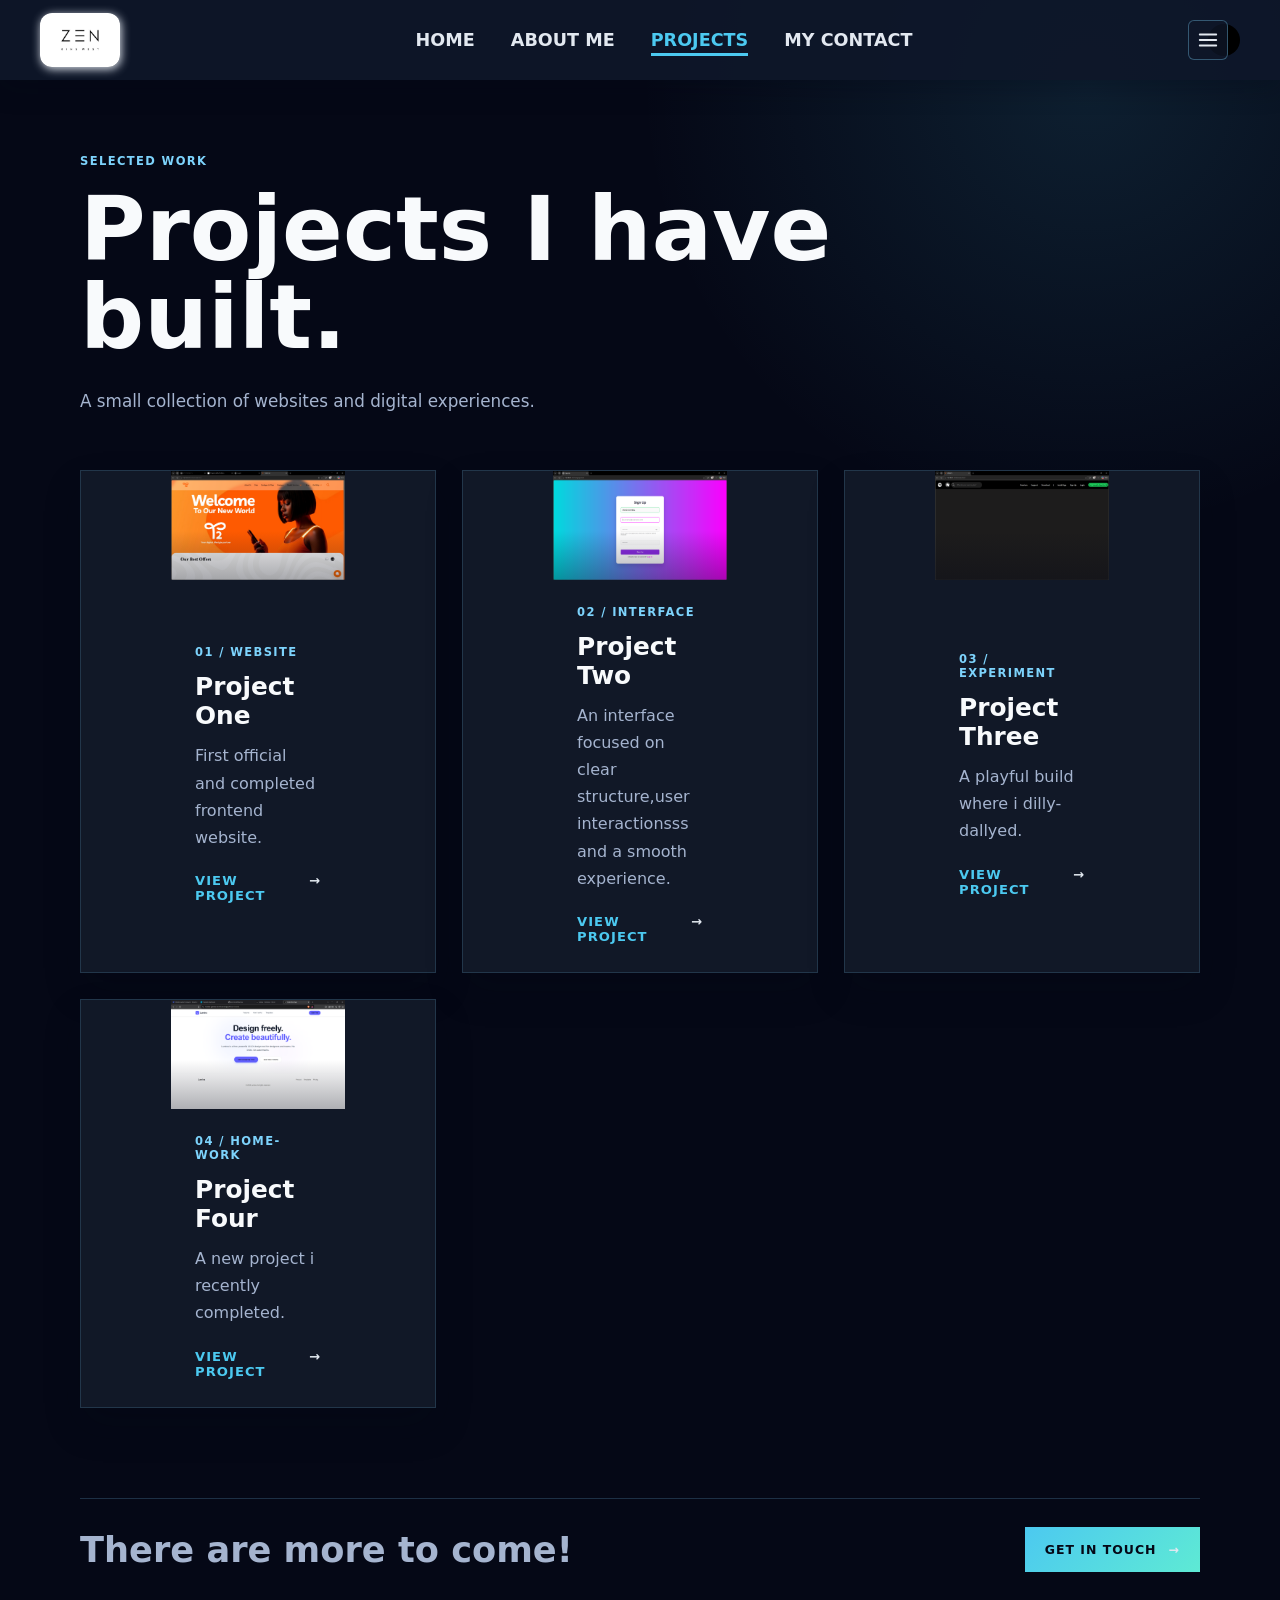
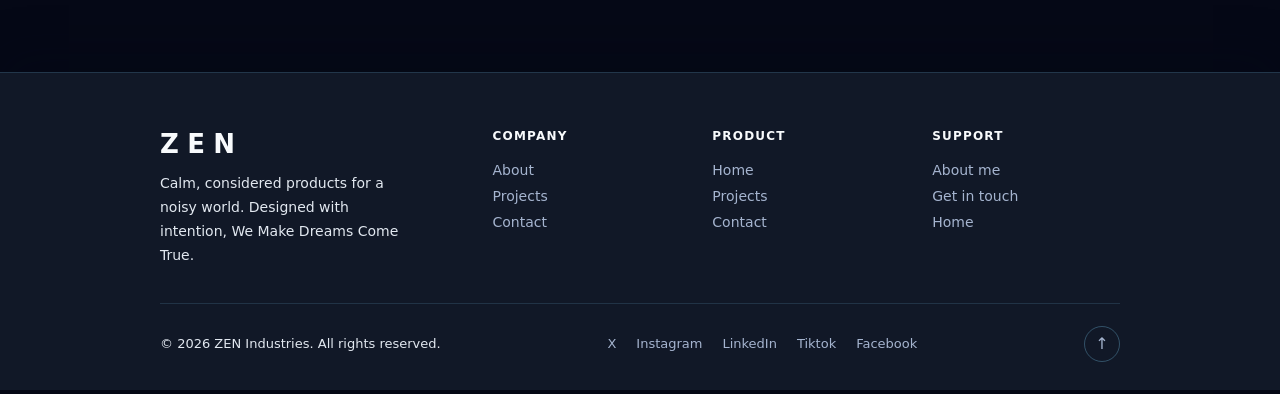
==== commit 7689b88c: "Update proj.html" ====
--- a/proj.html
+++ b/proj.html
@@ -135,4 +135,4 @@
   <hr>
     <script src="ZEN.js"></script>
 </body>
-</html>+</html>
--- a/style.css
+++ b/style.css
@@ -87,7 +87,6 @@
     background: linear-gradient(var(--accent-2), var(--accent-1));
 }
 nav{
-
      position: fixed;
     top: 0;
     left: 0;
@@ -206,6 +205,8 @@
 }
 
 .menu-toggle {
+    opacity: 0;
+    pointer-events: none;
     display: none;
     align-items: center;
     justify-content: center;
@@ -229,7 +230,7 @@
 }
 
 @media (max-width: 1024px) {
-   .snav {
+    .snav {
         position: fixed;
         top: 80px;
         left: 50%;
@@ -239,8 +240,9 @@
         opacity: 0;
         overflow: hidden;
         pointer-events: none;
-        transform: translateX(-50%) translateY(-14px);
+        transform: translateX(-50%) translateY(-14px);   /* <-- match */
         transition: max-height .4s ease, opacity .3s ease, transform .4s ease;
+    }
     }
 
     .menu-toggle {
@@ -254,20 +256,24 @@
     }
 
     nav.nav-open .snav {
-        top: 80px;
-        max-height: min(70vh, 420px);
-        overflow-y: auto;
-        padding: 12px 20px;
-        opacity: 1;
-        pointer-events: auto;
-        transform: translateX(-50%) translateY(0);
-        border: 1px solid rgba(125, 211, 252, 0.35);
-        border-top: 0;
-        border-radius: 0 0 14px 14px;
-        background: radial-gradient(circle at 50% 0%, rgba(76, 201, 240, 0.18), transparent 22rem), rgba(15, 23, 42, 0.96);
-        box-shadow: 0 12px 24px rgba(4, 10, 22, 0.28);
-        backdrop-filter: blur(12px);
-    }
+         position: fixed;
+    top: 54px;               
+    left: 50%;
+    right: auto;
+    width: min(92vw, 420px); 
+    max-height: min(70vh, 420px);
+    overflow-y: auto;
+    padding: 12px 20px;
+    opacity: 1;
+    pointer-events: auto;
+    transform: translateX(-50%) translateY(0);  
+    border: 1px solid rgba(125, 211, 252, 0.35);
+    border-top: 0;
+    border-radius: 0 0 14px 14px;
+    background: radial-gradient(circle at 50% 0%, rgba(76, 201, 240, 0.18), transparent 22rem), rgba(15, 23, 42, 0.96);
+    box-shadow: 0 12px 24px rgba(4, 10, 22, 0.28);
+    backdrop-filter: blur(12px);
+}
 
     nav.nav-open .down {
         flex-direction: column;
@@ -278,19 +284,21 @@
         width: 100%;
         text-align: center;
     }
+     body:has(nav.nav-open) {
+        overflow: hidden;               
+    }
+
 
     body:has(nav.nav-open) {
         overflow: hidden;
     }
 
-}
+
 @media (max-width: 760px) {
    @media (max-width: 760px) {
     nav {
         display: grid;
         position: fixed;
-        top: 0;
-        left: 0;
         z-index: 2000;
         height: 54px;
         padding: 6px;
@@ -302,12 +310,12 @@
 
     .snav { top: 54px; }       /* was padding: 54px — now correctly positions under the bar */
 
-    .down { gap: 0; justify-content: center; }
-    .navs { padding: 8px 4px; }
-    .navs a { font-size: 0.62rem; white-space: nowrap; }
+    .snav {
+        padding: 54px;
+    }
 
     .tnav { position: absolute; right: 6px; }
-    .moon { height: 28px; width: 28px; }
+    .moon { opacity: 0; pointer-events: none; }
 
     nav.nav-open .snav { top: 54px; }  /* also override the 80px from the 1024 rule */
     nav.nav-open .navs a { font-size: 1rem; }
@@ -316,6 +324,10 @@
   .portrait-card img { height: min(370px, 62vw); }
      .orbit-one { left: -10px; }
     .orbit-two { right: -10px; }
+}
+.menu-toggle {
+    opacity: 1;
+    pointer-events: auto;
 }
 
 
@@ -1951,4 +1963,4 @@
     .mind {
         font-size: 32px;
     }
-}+}
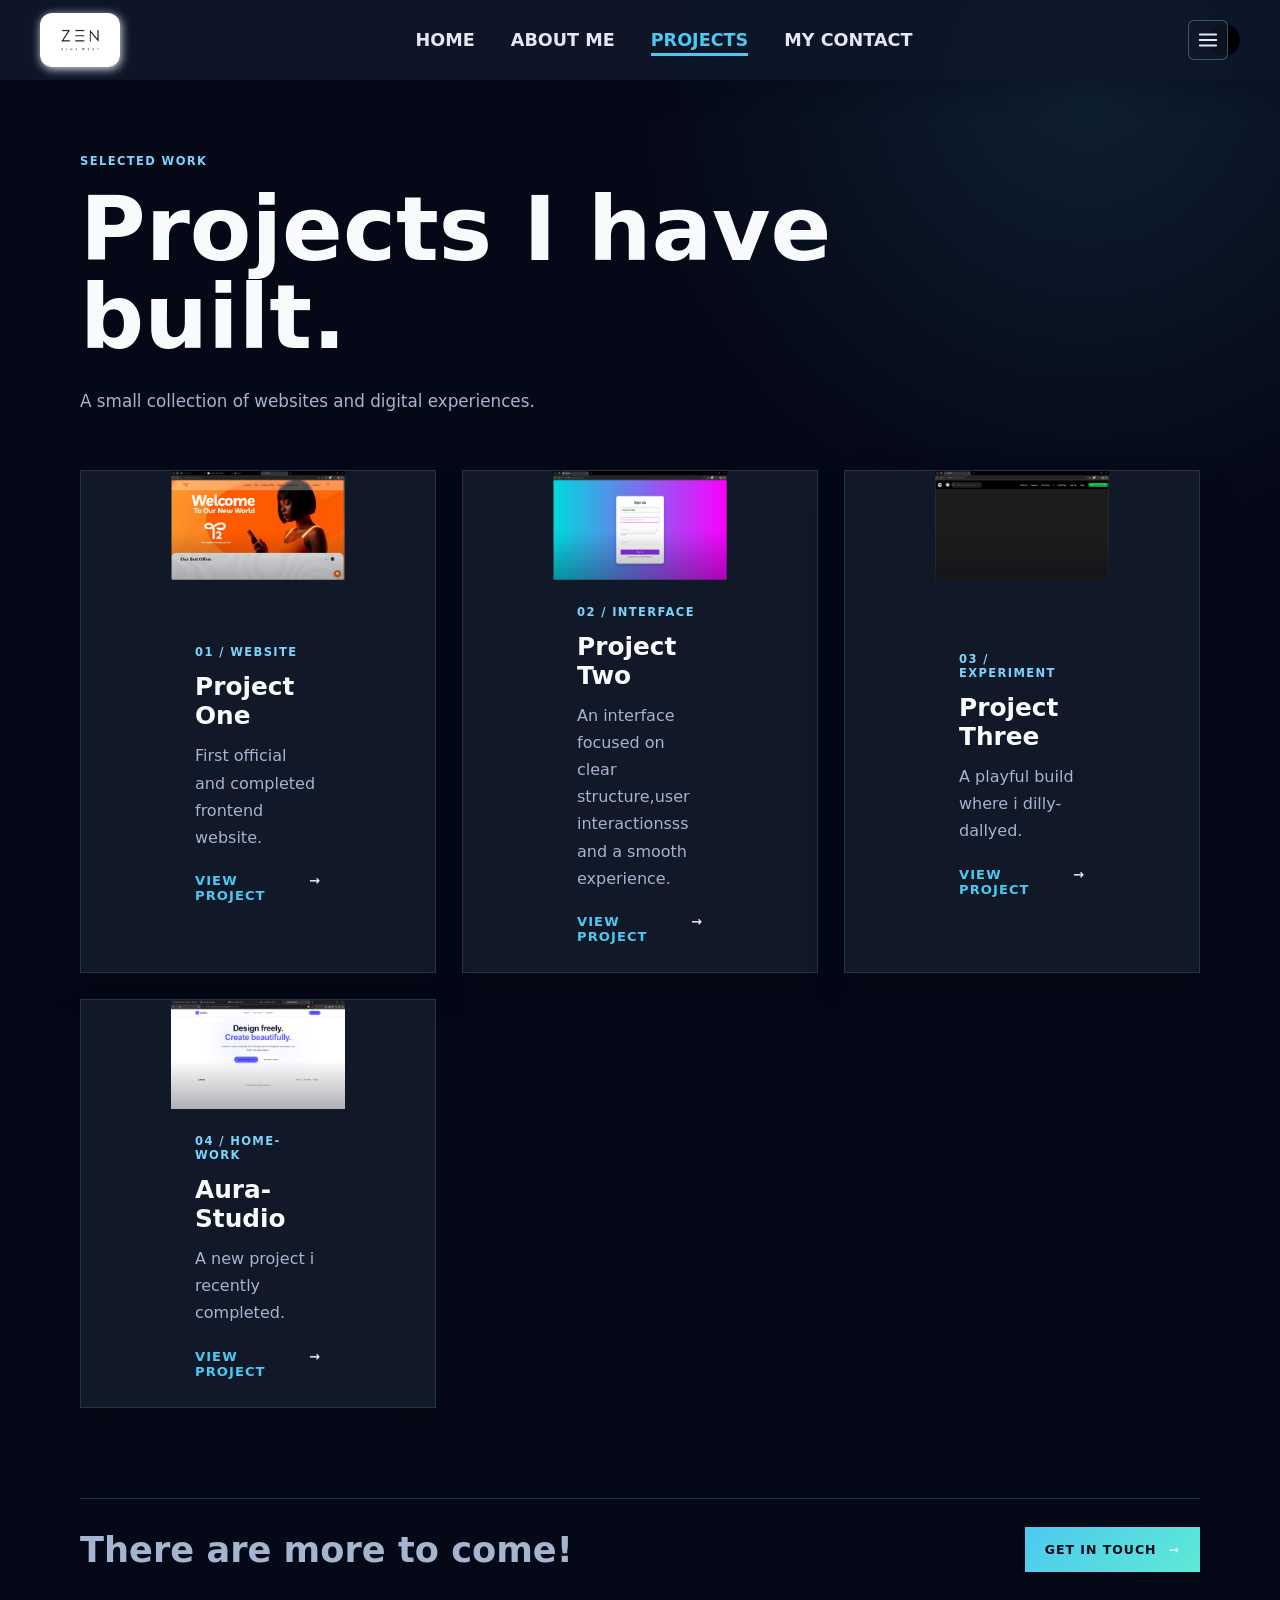
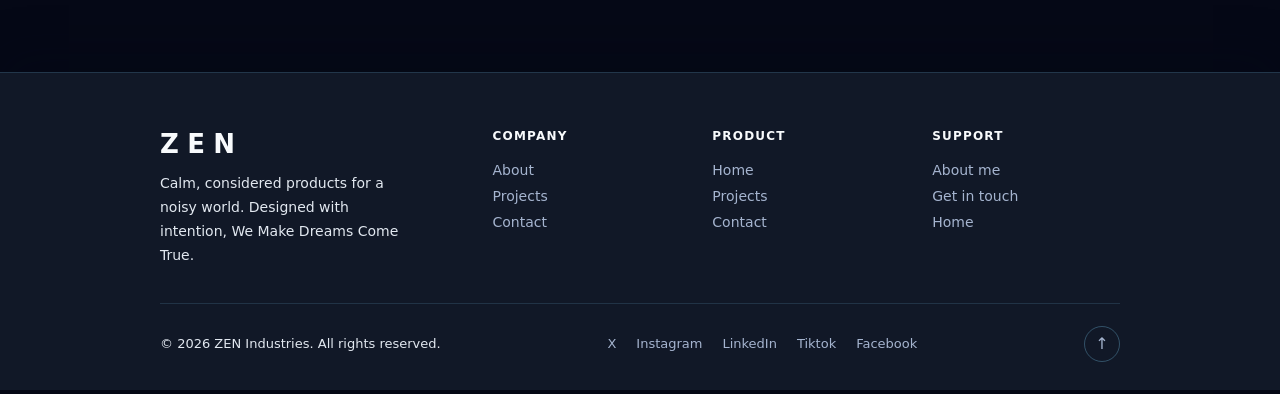
==== commit d6652459: "update project" ====
--- a/proj.html
+++ b/proj.html
@@ -78,9 +78,9 @@
                 </div>
                 <div class="project-content">
                     <p class="project-number">04 / Home-Work</p>
-                    <h2>Project Four</h2>
+                    <h2>Aura-Studio</h2>
                     <p>A new project i recently completed.</p>
-                    <a class="project-link" href="https://lumina-gamma-six-83.vercel.app/" target="_blank" rel="noopener">View project <span aria-hidden="true">&#8594;</span></a>
+                    <a class="project-link" href="https://aura-studio-livid.vercel.app/" target="_blank" rel="noopener">View project <span aria-hidden="true">&#8594;</span></a>
                 </div>
             </article>
         </section>
@@ -135,4 +135,4 @@
   <hr>
     <script src="ZEN.js"></script>
 </body>
-</html>
+</html>
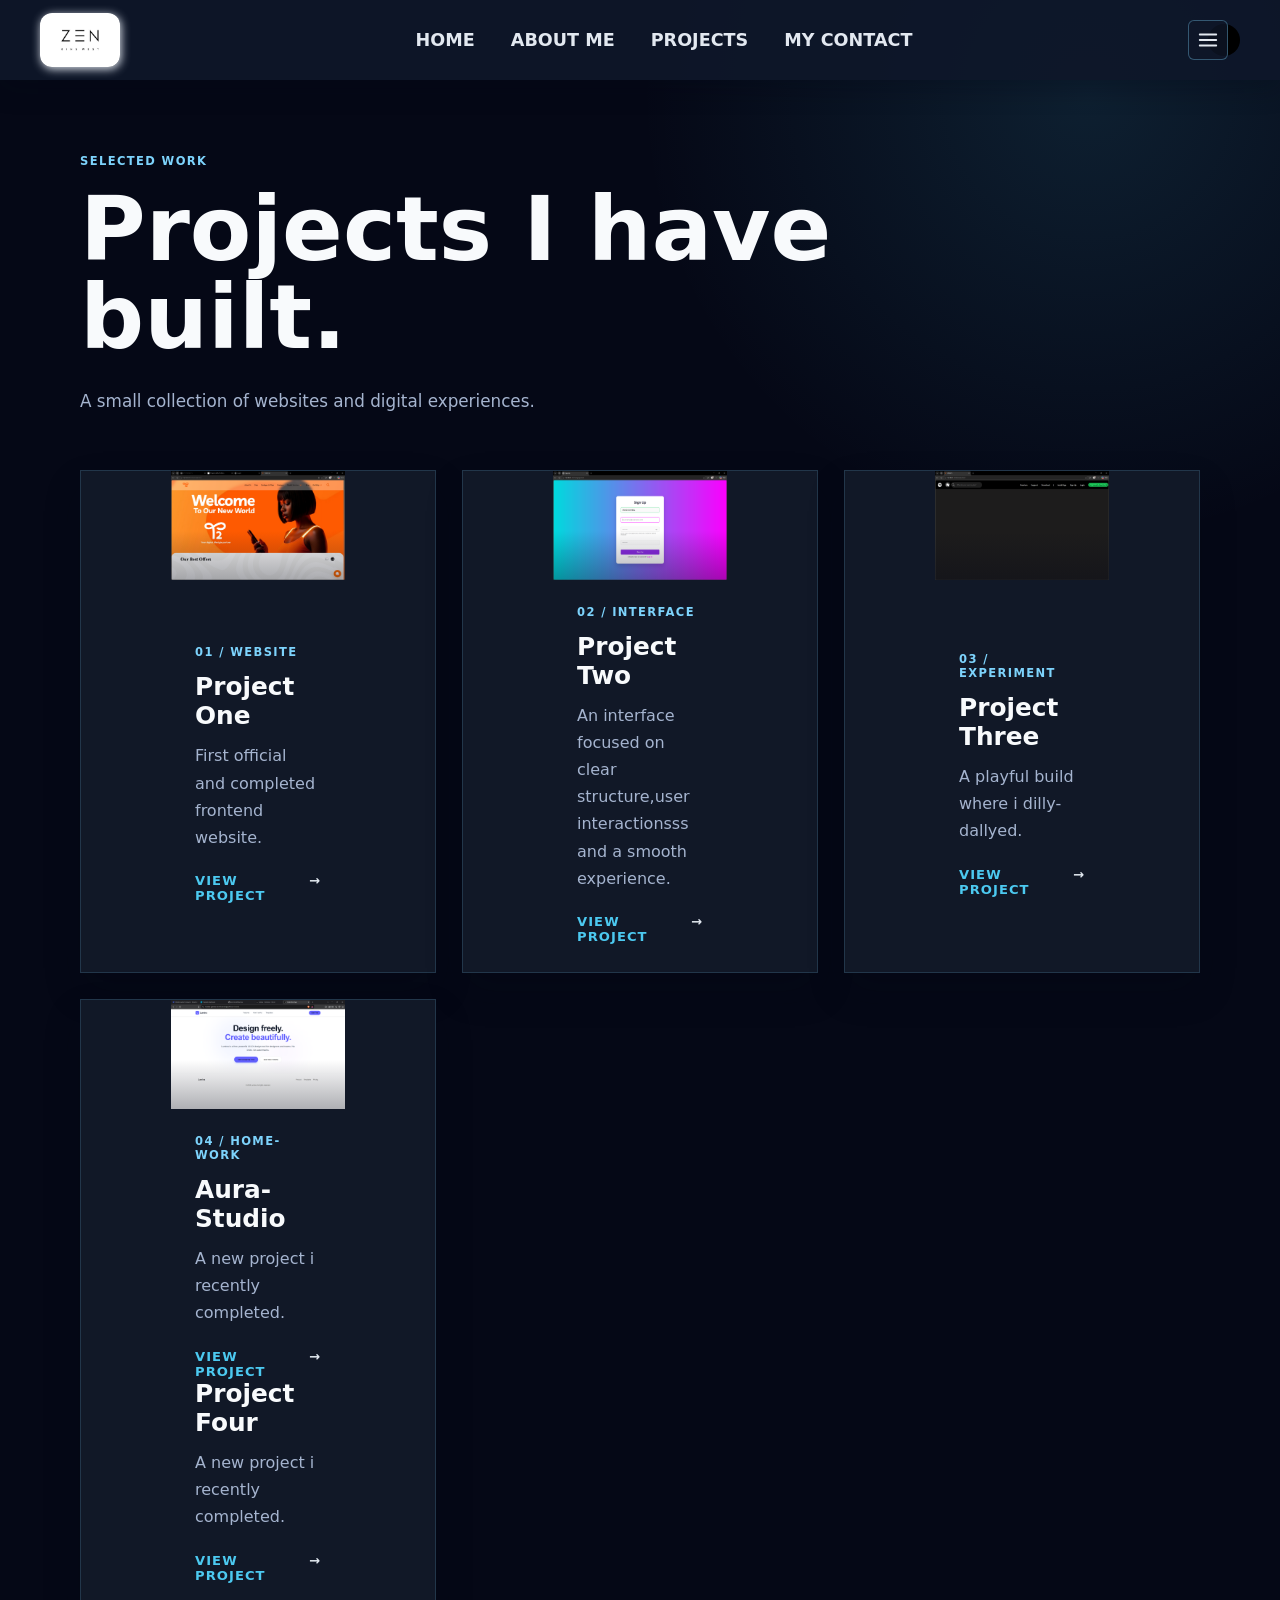
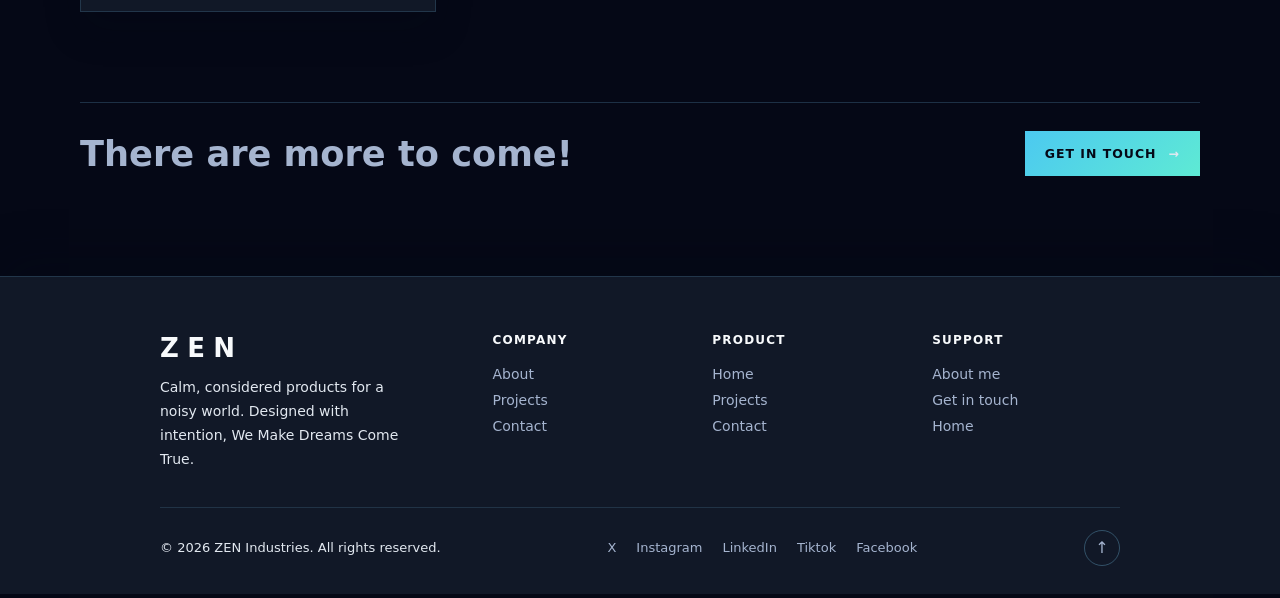
==== commit 95edc70a: "updated styles" ====
--- a/proj.html
+++ b/proj.html
@@ -81,6 +81,9 @@
                     <h2>Aura-Studio</h2>
                     <p>A new project i recently completed.</p>
                     <a class="project-link" href="https://aura-studio-livid.vercel.app/" target="_blank" rel="noopener">View project <span aria-hidden="true">&#8594;</span></a>
+                    <h2>Project Four</h2>
+                    <p>A new project i recently completed.</p>
+                    <a class="project-link" href="https://lumina-gamma-six-83.vercel.app/" target="_blank" rel="noopener">View project <span aria-hidden="true">&#8594;</span></a>
                 </div>
             </article>
         </section>
@@ -135,4 +138,4 @@
   <hr>
     <script src="ZEN.js"></script>
 </body>
-</html>+</html>
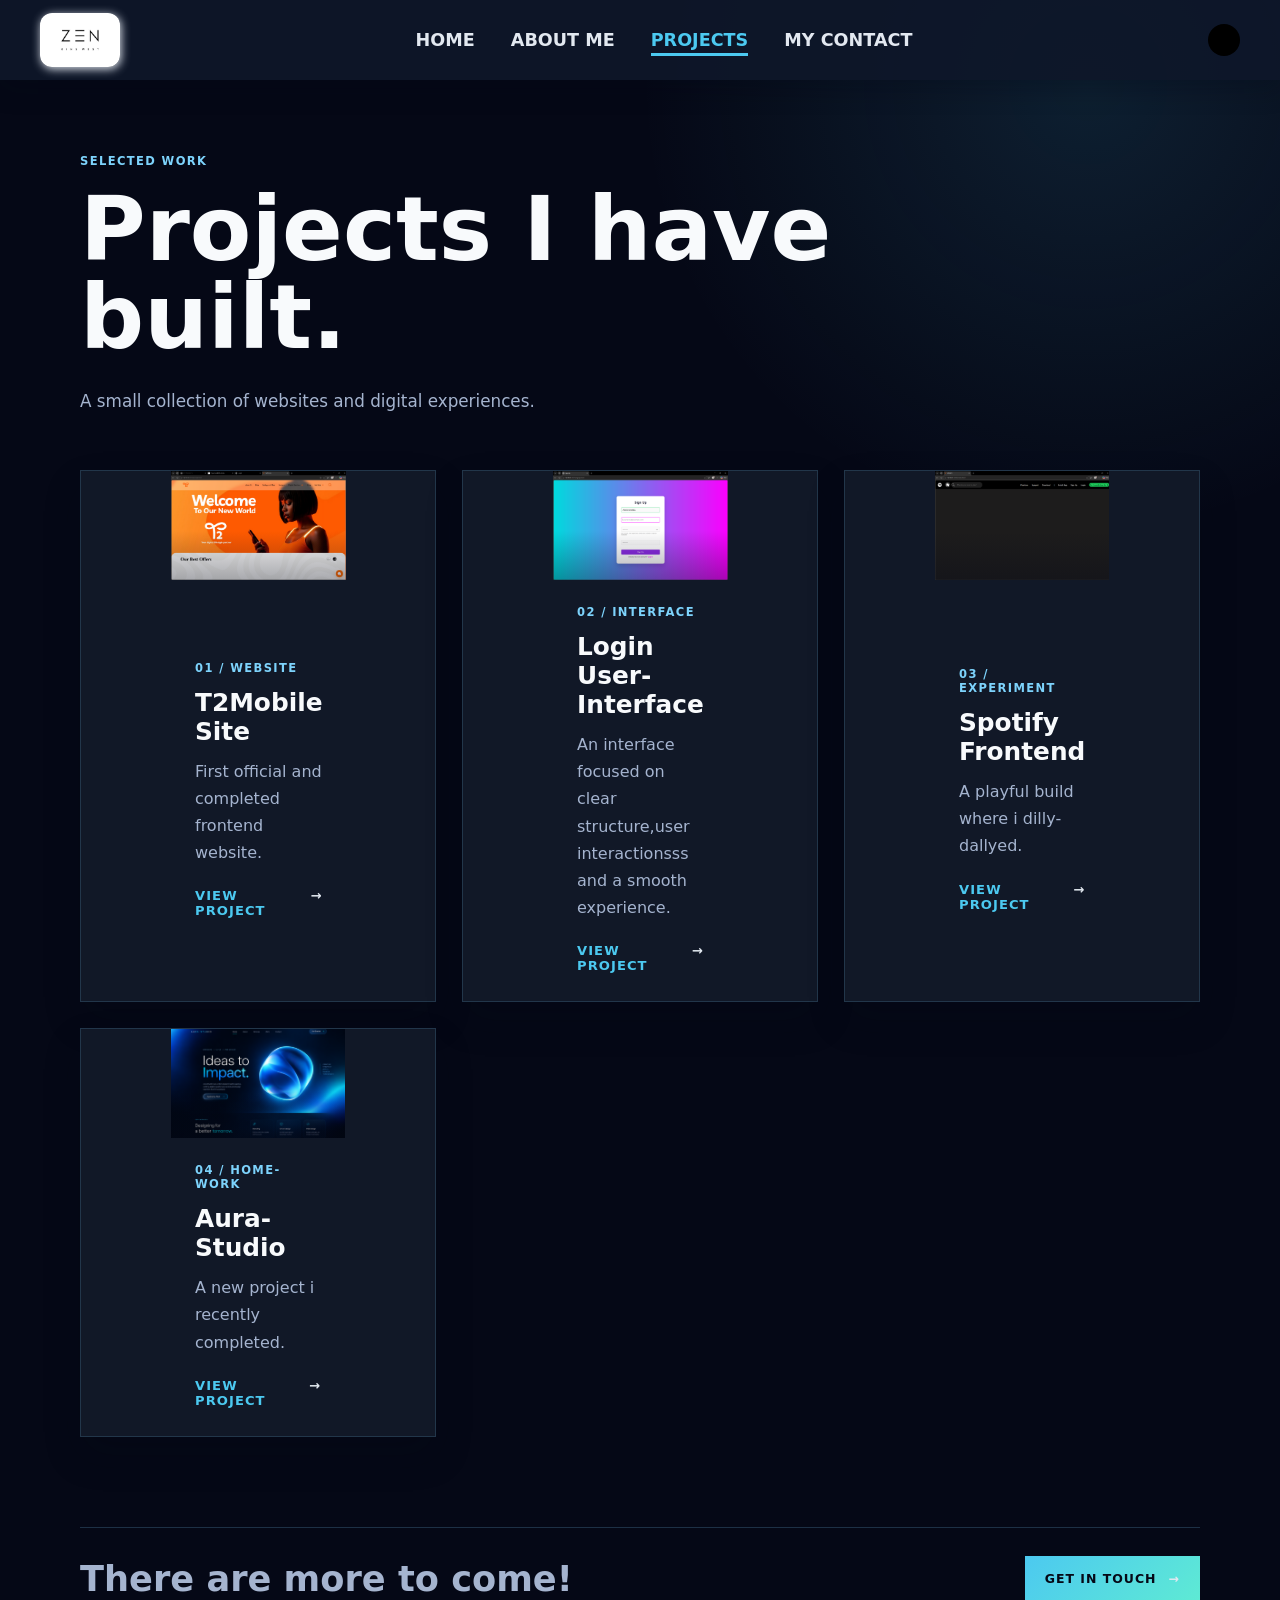
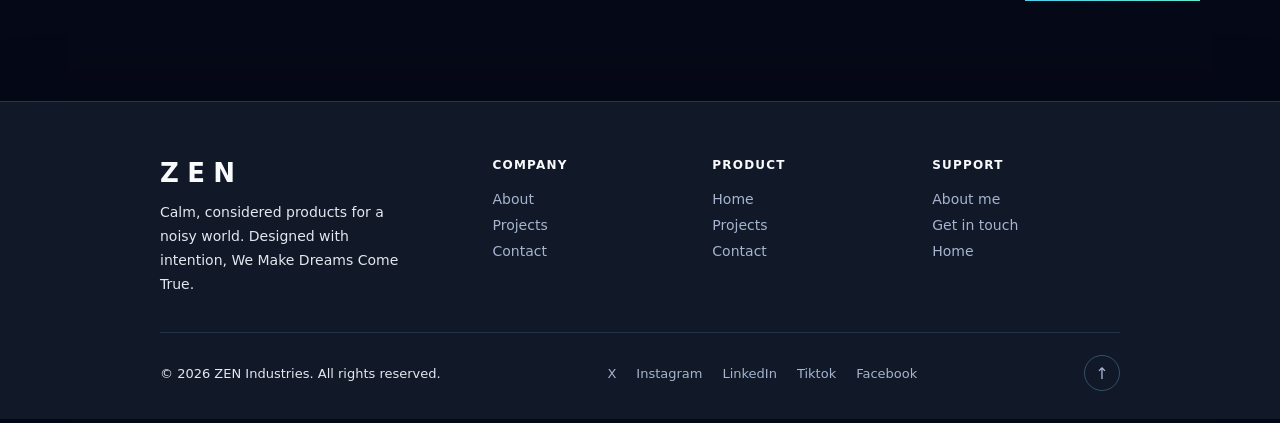
==== commit 1debec4d: "Update ZEN portfolio and Aura Studio project" ====
--- a/proj.html
+++ b/proj.html
@@ -43,7 +43,7 @@
                 </div>
                 <div class="project-content">
                     <p class="project-number">01 / Website</p>
-                    <h2>Project One</h2>
+                    <h2>T2Mobile Site</h2>
                     <p>First official and completed frontend website.</p>
                     <a class="project-link" href="imgss/T2Mobile and 3 more pages - Profile 1 - Microsoft​ Edge 9_22_2026 4_17_48 PM.png" target="_blank" rel="noopener">View project <span aria-hidden="true">&#8594;</span></a>
                 </div>
@@ -55,7 +55,7 @@
                 </div>
                 <div class="project-content">
                     <p class="project-number">02 / Interface</p>
-                    <h2>Project Two</h2>
+                    <h2>Login User-Interface</h2>
                     <p>An interface focused on clear structure,user interactionsss and a smooth experience.</p>
                     <a class="project-link" href="imgss/Sign Up - Profile 1 - Microsoft​ Edge 9_22_2026 4_24_46 PM.png" target="_blank" rel="noopener">View project <span aria-hidden="true">&#8594;</span></a>
                 </div>
@@ -67,23 +67,20 @@
                 </div>
                 <div class="project-content">
                     <p class="project-number">03 / Experiment</p>
-                    <h2>Project Three</h2>
+                    <h2>Spotify Frontend</h2>
                     <p>A playful build where i dilly-dallyed.</p>
                     <a class="project-link" href="imgss/SPOTIFY - Profile 1 - Microsoft​ Edge 9_22_2026 4_19_57 PM.png" target="_blank" rel="noopener">View project <span aria-hidden="true">&#8594;</span></a>
                 </div>
             </article>
             <article class="project-card">
                 <div class="project-image">
-                    <img src="/imgss/Create Next App - Brave 10_8_2026 7_31_54 PM.png" alt="Screenshot of the fourth project" loading="lazy">
+                    <img src="/imgss/Aura Studio_ Ideas to Impact.png" alt="Screenshot of the fourth project" loading="lazy">
                 </div>
                 <div class="project-content">
                     <p class="project-number">04 / Home-Work</p>
                     <h2>Aura-Studio</h2>
                     <p>A new project i recently completed.</p>
                     <a class="project-link" href="https://aura-studio-livid.vercel.app/" target="_blank" rel="noopener">View project <span aria-hidden="true">&#8594;</span></a>
-                    <h2>Project Four</h2>
-                    <p>A new project i recently completed.</p>
-                    <a class="project-link" href="https://lumina-gamma-six-83.vercel.app/" target="_blank" rel="noopener">View project <span aria-hidden="true">&#8594;</span></a>
                 </div>
             </article>
         </section>
--- a/style.css
+++ b/style.css
@@ -87,7 +87,7 @@
     background: linear-gradient(var(--accent-2), var(--accent-1));
 }
 nav{
-     position: fixed;
+    position: fixed;
     top: 0;
     left: 0;
     z-index: 2000;
@@ -96,14 +96,15 @@
     border: none;
     display: flex;
     align-items: center;
-    justify-content: center;
+    justify-content: space-between;
+    gap: 16px;
     background: rgba(15, 23, 42, 0.92);
     box-shadow: 0 8px 24px rgba(4, 10, 22, 0.28);
-  overflow: visible;      
+    overflow: visible;
     padding: 10px 40px;
 }
 .fnav{
-    left: 40px;
+    flex: 0 0 auto;
     padding: 0;
     cursor: pointer;
 }
@@ -111,7 +112,6 @@
     cursor: pointer;
     border-radius: 12px;
     display: block;
-    cursor: pointer;
     box-shadow: 1px 2px 10px ;
     transition: box-shadow 0.25s ease, transform 0.25s ease;
 }
@@ -120,8 +120,10 @@
     transform: translateY(-2px);
 }
 .snav{
-    position: relative;
-    width: 100%;
+    flex: 1 1 auto;
+    min-width: 0;
+    display: flex;
+    justify-content: center;
 }
 .down{
     position: static;
@@ -174,6 +176,11 @@
 }
 .navs a.is-current::after{
     transform: scaleX(1);
+}
+.tnav{
+    flex: 0 0 auto;
+    display: flex;
+    align-items: center;
 }
 .moon{
     cursor: pointer;
@@ -229,7 +236,36 @@
     stroke-width: 2;
 }
 
+/* ---------- Tablet / mobile navigation ---------- */
 @media (max-width: 1024px) {
+    nav {
+        justify-content: center;
+    }
+
+    .fnav {
+        position: absolute;
+        left: 40px;
+        top: 50%;
+        transform: translateY(-50%);
+    }
+
+    .tnav {
+        position: absolute;
+        right: 20px;
+        top: 50%;
+        transform: translateY(-50%);
+    }
+
+    .menu-toggle {
+        display: inline-flex;
+        opacity: 1;
+        pointer-events: auto;
+        position: absolute;
+        right: 72px;
+        top: 50%;
+        transform: translateY(-50%);
+    }
+
     .snav {
         position: fixed;
         top: 80px;
@@ -240,40 +276,25 @@
         opacity: 0;
         overflow: hidden;
         pointer-events: none;
-        transform: translateX(-50%) translateY(-14px);   /* <-- match */
+        transform: translateX(-50%) translateY(-14px);
         transition: max-height .4s ease, opacity .3s ease, transform .4s ease;
-    }
-    }
-
-    .menu-toggle {
-        display: inline-flex;
-        position: absolute;
-        right: 20px;
-    }
-
-    .tnav + .menu-toggle {
-        right: 52px;
+        flex: none;
     }
 
     nav.nav-open .snav {
-         position: fixed;
-    top: 54px;               
-    left: 50%;
-    right: auto;
-    width: min(92vw, 420px); 
-    max-height: min(70vh, 420px);
-    overflow-y: auto;
-    padding: 12px 20px;
-    opacity: 1;
-    pointer-events: auto;
-    transform: translateX(-50%) translateY(0);  
-    border: 1px solid rgba(125, 211, 252, 0.35);
-    border-top: 0;
-    border-radius: 0 0 14px 14px;
-    background: radial-gradient(circle at 50% 0%, rgba(76, 201, 240, 0.18), transparent 22rem), rgba(15, 23, 42, 0.96);
-    box-shadow: 0 12px 24px rgba(4, 10, 22, 0.28);
-    backdrop-filter: blur(12px);
-}
+        max-height: min(70vh, 420px);
+        overflow-y: auto;
+        opacity: 1;
+        pointer-events: auto;
+        transform: translateX(-50%) translateY(0);
+        padding: 12px 20px;
+        border: 1px solid rgba(125, 211, 252, 0.35);
+        border-top: 0;
+        border-radius: 0 0 14px 14px;
+        background: radial-gradient(circle at 50% 0%, rgba(76, 201, 240, 0.18), transparent 22rem), rgba(15, 23, 42, 0.96);
+        box-shadow: 0 12px 24px rgba(4, 10, 22, 0.28);
+        backdrop-filter: blur(12px);
+    }
 
     nav.nav-open .down {
         flex-direction: column;
@@ -284,52 +305,33 @@
         width: 100%;
         text-align: center;
     }
-     body:has(nav.nav-open) {
-        overflow: hidden;               
-    }
-
 
     body:has(nav.nav-open) {
         overflow: hidden;
     }
-
+}
 
 @media (max-width: 760px) {
-   @media (max-width: 760px) {
     nav {
-        display: grid;
-        position: fixed;
-        z-index: 2000;
         height: 54px;
         padding: 6px;
-        overflow: visible;
-    }
-
-    .fnav { left: 6px; position: absolute; }
+    }
+
+    .fnav { left: 6px; }
     .fnav img { width: 42px; }
 
-    .snav { top: 54px; }       /* was padding: 54px — now correctly positions under the bar */
-
-    .snav {
-        padding: 54px;
-    }
-
-    .tnav { position: absolute; right: 6px; }
-    .moon { opacity: 0; pointer-events: none; }
-
-    nav.nav-open .snav { top: 54px; }  /* also override the 80px from the 1024 rule */
+    .tnav { right: 6px; }
+    .menu-toggle { right: 52px; }
+
+    .snav { top: 54px; }
+
     nav.nav-open .navs a { font-size: 1rem; }
-}
- .about-page { padding-top: 100px; }
-  .portrait-card img { height: min(370px, 62vw); }
-     .orbit-one { left: -10px; }
+
+    .about-page { padding-top: 100px; }
+    .portrait-card img { height: min(370px, 62vw); }
+    .orbit-one { left: -10px; }
     .orbit-two { right: -10px; }
 }
-.menu-toggle {
-    opacity: 1;
-    pointer-events: auto;
-}
-
 
 .hero {
     height: 100vh;
@@ -343,7 +345,6 @@
     top: 0;
     z-index: 0;
 }
-
 
 .hero video {
   position: absolute;
@@ -1963,4 +1964,4 @@
     .mind {
         font-size: 32px;
     }
-}
+}
